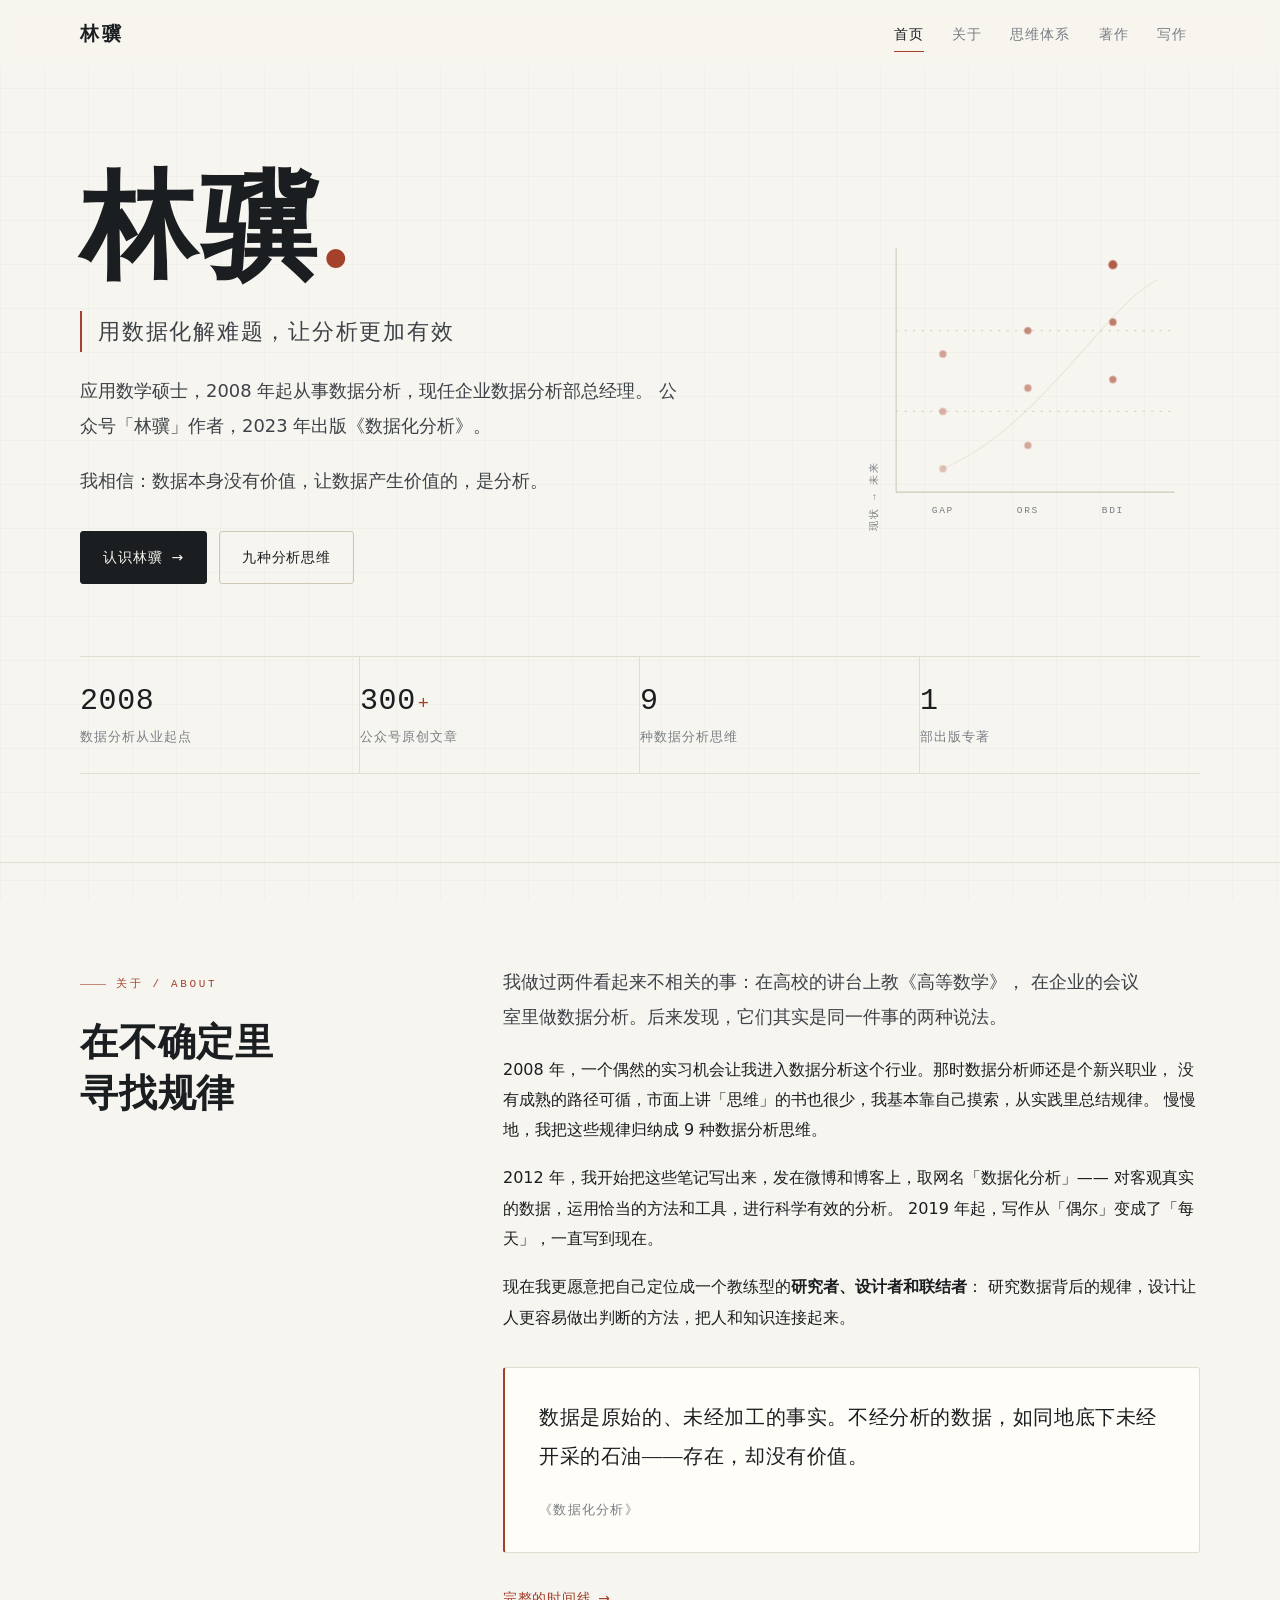
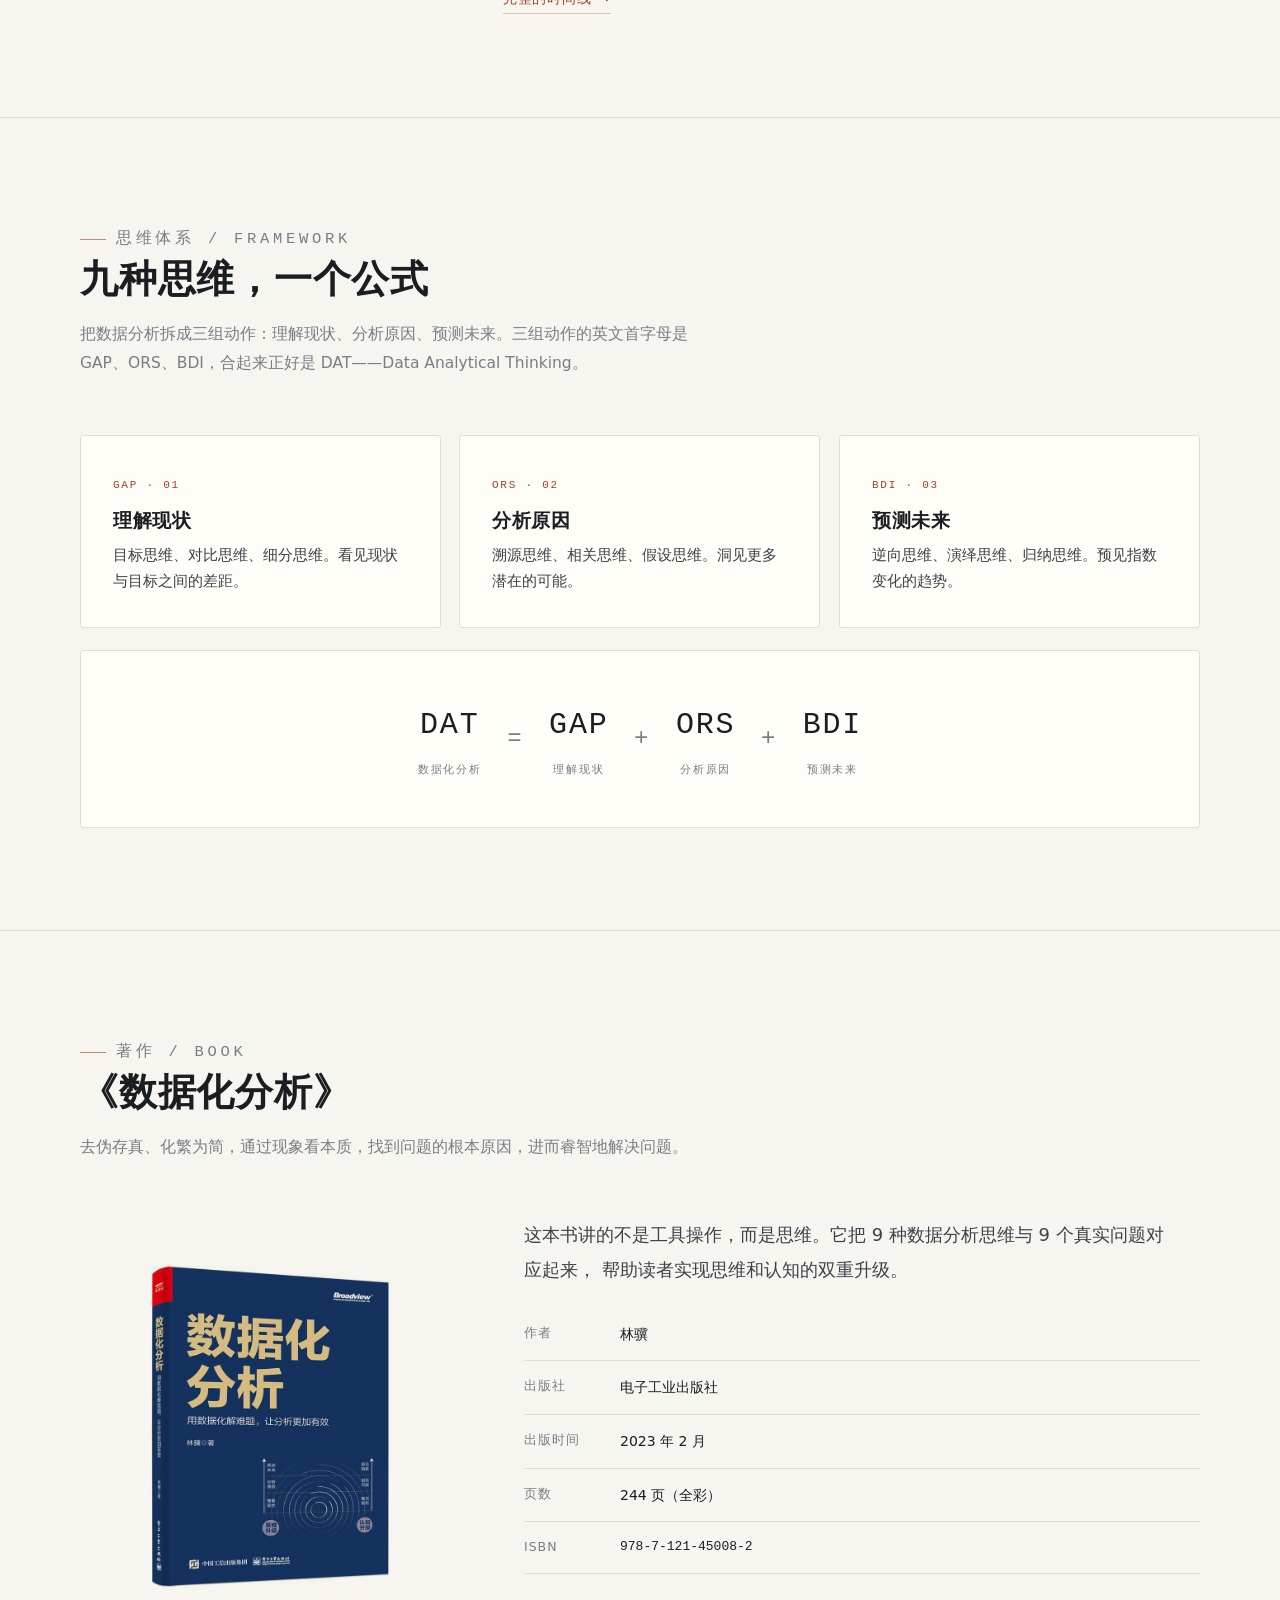
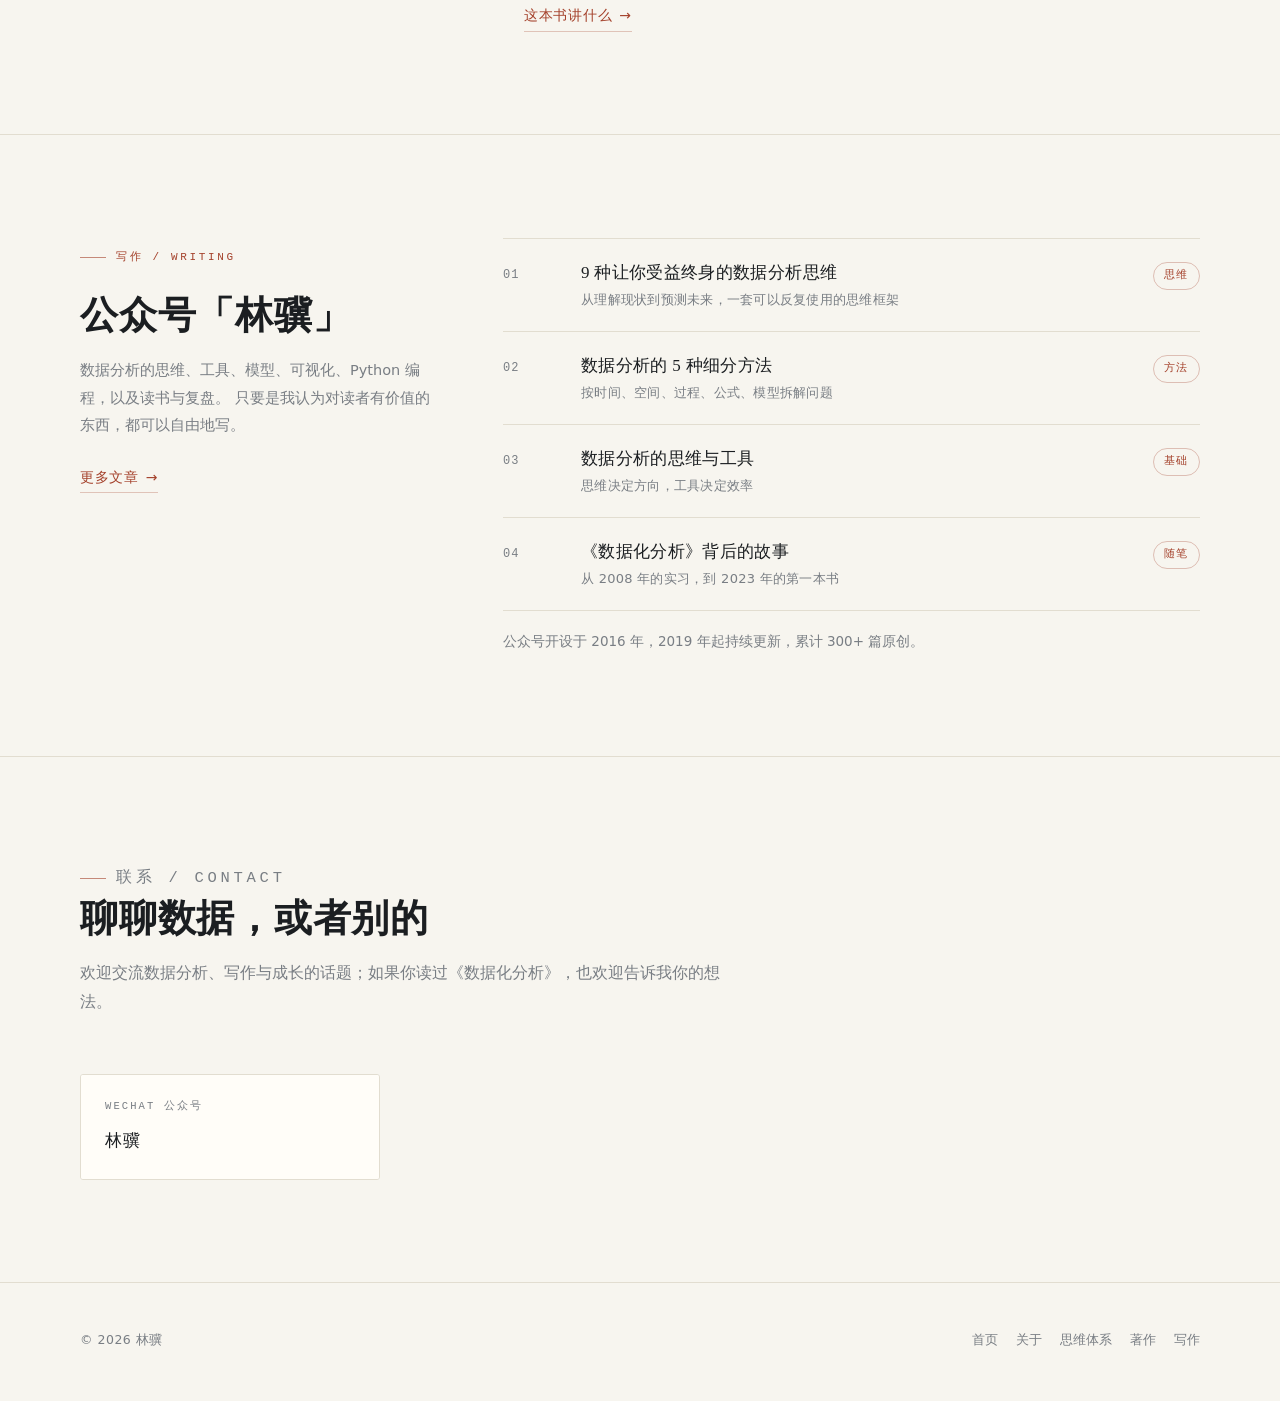
==== index.html @ dbd5b10c "删除「连续写作 1500 天、累计 200 万字」一句 首页公众号板块与写作页首段均去掉该句，仅保留开设时间与原创篇数。" ====
<!doctype html>
<html lang="zh-CN">
  <head>
    <meta charset="UTF-8" />
    <meta name="viewport" content="width=device-width, initial-scale=1" />
    <title>林骥</title>
    <meta
      name="description"
      content="林骥，应用数学硕士，2008 年起从事数据分析，企业数据分析部总经理。公众号「林骥」作者，《数据化分析》一书作者。用数据化解难题，让分析更加有效。"
    />
    <meta name="author" content="林骥" />
    <link rel="canonical" href="https://linji.tech/" />
    <link rel="icon" href="assets/img/favicon.svg" type="image/svg+xml" />
    <meta property="og:type" content="website" />
    <meta property="og:site_name" content="林骥" />
    <meta property="og:title" content="林骥" />
    <meta property="og:description" content="用数据化解难题，让分析更加有效。" />
    <meta property="og:url" content="https://linji.tech/" />
    <meta name="theme-color" content="#f7f5ef" />
    <link rel="stylesheet" href="assets/css/style.css" />
  </head>
  <body>
    <a class="skip-link" href="#main">跳到正文</a>

    <header class="site-header">
      <div class="wrap header-inner">
        <a class="brand" href="index.html">
          <span class="brand-name">林骥</span>
        </a>
        <button
          class="nav-toggle"
          aria-expanded="false"
          aria-controls="site-nav"
          aria-label="打开导航"
        >
          <span></span><span></span>
        </button>
        <nav class="nav" id="site-nav">
          <a href="index.html" aria-current="page">首页</a>
          <a href="about.html">关于</a>
          <a href="thinking.html">思维体系</a>
          <a href="book.html">著作</a>
          <a href="writing.html">写作</a>
        </nav>
      </div>
    </header>

    <main id="main">
      <!-- 首屏 -->
      <section class="hero">
        <div class="wrap">
          <div class="hero-grid">
            <div class="reveal">
              <h1>林骥<span class="dot">.</span></h1>
              <p class="hero-sub">用数据化解难题，让分析更加有效</p>
              <p class="lead">
                应用数学硕士，2008 年起从事数据分析，现任企业数据分析部总经理。
                公众号「林骥」作者，2023 年出版《数据化分析》。
              </p>
              <p class="lead">我相信：数据本身没有价值，让数据产生价值的，是分析。</p>
              <div class="btn-row">
                <a class="btn" href="about.html"
                  >认识林骥 <span class="arrow" aria-hidden="true">→</span></a
                >
                <a class="btn btn-ghost" href="thinking.html">九种分析思维</a>
              </div>
            </div>

            <div class="hero-mark reveal" data-delay="150" aria-hidden="true">
              <svg viewBox="0 0 320 300" role="presentation">
                <line class="mark-line" x1="34" y1="258" x2="296" y2="258" />
                <line class="mark-line" x1="34" y1="258" x2="34" y2="28" />
                <line
                  class="mark-line"
                  x1="34"
                  y1="182"
                  x2="296"
                  y2="182"
                  stroke-dasharray="2 6"
                  opacity="0.7"
                />
                <line
                  class="mark-line"
                  x1="34"
                  y1="106"
                  x2="296"
                  y2="106"
                  stroke-dasharray="2 6"
                  opacity="0.7"
                />
                <path
                  class="mark-line"
                  d="M78 236 C 130 214, 172 168, 216 118 S 264 68, 280 58"
                  stroke="#a4412b"
                  stroke-opacity="0.35"
                  stroke-width="1.2"
                />
                <g class="mark-dot">
                  <circle cx="78" cy="236" r="3.4" opacity="0.35" />
                  <circle cx="78" cy="182" r="3.4" opacity="0.45" />
                  <circle cx="78" cy="128" r="3.4" opacity="0.55" />
                  <circle cx="158" cy="214" r="3.4" opacity="0.5" />
                  <circle cx="158" cy="160" r="3.4" opacity="0.6" />
                  <circle cx="158" cy="106" r="3.4" opacity="0.7" />
                  <circle cx="238" cy="152" r="3.4" opacity="0.7" />
                  <circle cx="238" cy="98" r="3.4" opacity="0.8" />
                  <circle cx="238" cy="44" r="4.2" />
                </g>
                <text class="mark-label" x="78" y="278" text-anchor="middle">GAP</text>
                <text class="mark-label" x="158" y="278" text-anchor="middle">ORS</text>
                <text class="mark-label" x="238" y="278" text-anchor="middle">BDI</text>
                <text
                  class="mark-label"
                  x="16"
                  y="262"
                  text-anchor="middle"
                  transform="rotate(-90 16 262)"
                >
                  现状 → 未来
                </text>
              </svg>
            </div>
          </div>

          <div class="stats reveal" data-delay="200">
            <div class="stat">
              <span class="stat-num">2008</span>
              <span class="stat-label">数据分析从业起点</span>
            </div>
            <div class="stat">
              <span class="stat-num">300<span class="unit">+</span></span>
              <span class="stat-label">公众号原创文章</span>
            </div>
            <div class="stat">
              <span class="stat-num">9</span>
              <span class="stat-label">种数据分析思维</span>
            </div>
            <div class="stat">
              <span class="stat-num">1</span>
              <span class="stat-label">部出版专著</span>
            </div>
          </div>
        </div>
      </section>

      <!-- 关于摘录 -->
      <section class="section">
        <div class="wrap split">
          <div class="sticky-col reveal">
            <p class="eyebrow">关于 / About</p>
            <h2>在不确定里<br />寻找规律</h2>
          </div>

          <div class="reveal" data-delay="80">
            <p class="lead">
              我做过两件看起来不相关的事：在高校的讲台上教《高等数学》，
              在企业的会议室里做数据分析。后来发现，它们其实是同一件事的两种说法。
            </p>
            <p>
              2008 年，一个偶然的实习机会让我进入数据分析这个行业。那时数据分析师还是个新兴职业，
              没有成熟的路径可循，市面上讲「思维」的书也很少，我基本靠自己摸索，从实践里总结规律。
              慢慢地，我把这些规律归纳成 9 种数据分析思维。
            </p>
            <p>
              2012 年，我开始把这些笔记写出来，发在微博和博客上，取网名「数据化分析」——
              对客观真实的数据，运用恰当的方法和工具，进行科学有效的分析。 2019
              年起，写作从「偶尔」变成了「每天」，一直写到现在。
            </p>
            <p>
              现在我更愿意把自己定位成一个教练型的<strong>研究者、设计者和联结者</strong>：
              研究数据背后的规律，设计让人更容易做出判断的方法，把人和知识连接起来。
            </p>

            <blockquote class="quote" style="margin-top: 34px">
              <p>
                数据是原始的、未经加工的事实。不经分析的数据，如同地底下未经开采的石油——存在，却没有价值。
              </p>
              <cite>《数据化分析》</cite>
            </blockquote>

            <p style="margin-top: 30px">
              <a class="text-link" href="about.html"
                >完整的时间线 <span aria-hidden="true">→</span></a
              >
            </p>
          </div>
        </div>
      </section>

      <!-- 思维体系预览 -->
      <section class="section">
        <div class="wrap">
          <div class="section-head reveal">
            <p class="eyebrow">思维体系 / Framework</p>
            <h2>九种思维，一个公式</h2>
            <p>
              把数据分析拆成三组动作：理解现状、分析原因、预测未来。三组动作的英文首字母是
              GAP、ORS、BDI，合起来正好是 DAT——Data Analytical Thinking。
            </p>
          </div>

          <div class="grid-3">
            <a class="card reveal" href="thinking.html#gap" data-delay="0">
              <span class="num-tag">GAP · 01</span>
              <h3 class="card-title">理解现状</h3>
              <p>目标思维、对比思维、细分思维。看见现状与目标之间的差距。</p>
            </a>
            <a class="card reveal" href="thinking.html#ors" data-delay="80">
              <span class="num-tag">ORS · 02</span>
              <h3 class="card-title">分析原因</h3>
              <p>溯源思维、相关思维、假设思维。洞见更多潜在的可能。</p>
            </a>
            <a class="card reveal" href="thinking.html#bdi" data-delay="160">
              <span class="num-tag">BDI · 03</span>
              <h3 class="card-title">预测未来</h3>
              <p>逆向思维、演绎思维、归纳思维。预见指数变化的趋势。</p>
            </a>
          </div>

          <div class="formula reveal" style="margin-top: 22px" data-delay="120">
            <span class="g-term">DAT<em>数据化分析</em></span>
            <span class="op">=</span>
            <span class="g-term">GAP<em>理解现状</em></span>
            <span class="op">+</span>
            <span class="g-term">ORS<em>分析原因</em></span>
            <span class="op">+</span>
            <span class="g-term">BDI<em>预测未来</em></span>
          </div>
        </div>
      </section>

      <!-- 著作 -->
      <section class="section">
        <div class="wrap">
          <div class="section-head reveal">
            <p class="eyebrow">著作 / Book</p>
            <h2>《数据化分析》</h2>
            <p>去伪存真、化繁为简，通过现象看本质，找到问题的根本原因，进而睿智地解决问题。</p>
          </div>

          <div class="book-wrap">
            <figure class="book-figure">
              <img
                src="assets/img/book-cover.jpg"
                width="800"
                height="800"
                alt="《数据化分析：用数据化解难题，让分析更加有效》封面"
                loading="lazy"
              />
            </figure>

            <div class="reveal" data-delay="100">
              <p class="lead" style="margin-bottom: 20px">
                这本书讲的不是工具操作，而是思维。它把 9 种数据分析思维与 9 个真实问题对应起来，
                帮助读者实现思维和认知的双重升级。
              </p>
              <table class="spec">
                <tr>
                  <th>作者</th>
                  <td>林骥</td>
                </tr>
                <tr>
                  <th>出版社</th>
                  <td>电子工业出版社</td>
                </tr>
                <tr>
                  <th>出版时间</th>
                  <td>2023 年 2 月</td>
                </tr>
                <tr>
                  <th>页数</th>
                  <td>244 页（全彩）</td>
                </tr>
                <tr>
                  <th>ISBN</th>
                  <td class="mono" style="font-size: 13px">978-7-121-45008-2</td>
                </tr>
              </table>
              <p style="margin-top: 26px">
                <a class="text-link" href="book.html"
                  >这本书讲什么 <span aria-hidden="true">→</span></a
                >
              </p>
            </div>
          </div>
        </div>
      </section>

      <!-- 写作 -->
      <section class="section">
        <div class="wrap split">
          <div class="sticky-col reveal">
            <p class="eyebrow">写作 / Writing</p>
            <h2>公众号「林骥」</h2>
            <p style="margin-top: 16px; color: var(--muted); font-size: 14.5px">
              数据分析的思维、工具、模型、可视化、Python 编程，以及读书与复盘。
              只要是我认为对读者有价值的东西，都可以自由地写。
            </p>
            <p style="margin-top: 22px">
              <a class="text-link" href="writing.html"
                >更多文章 <span aria-hidden="true">→</span></a
              >
            </p>
          </div>

          <div class="reveal" data-delay="80">
            <ul class="posts">
              <li>
                <span class="idx">01</span>
                <span class="ttl"
                  >9 种让你受益终身的数据分析思维<span
                    >从理解现状到预测未来，一套可以反复使用的思维框架</span
                  ></span
                >
                <span class="tag">思维</span>
              </li>
              <li>
                <span class="idx">02</span>
                <span class="ttl"
                  >数据分析的 5 种细分方法<span>按时间、空间、过程、公式、模型拆解问题</span></span
                >
                <span class="tag">方法</span>
              </li>
              <li>
                <span class="idx">03</span>
                <span class="ttl">数据分析的思维与工具<span>思维决定方向，工具决定效率</span></span>
                <span class="tag">基础</span>
              </li>
              <li>
                <span class="idx">04</span>
                <span class="ttl"
                  >《数据化分析》背后的故事<span>从 2008 年的实习，到 2023 年的第一本书</span></span
                >
                <span class="tag">随笔</span>
              </li>
            </ul>
            <p class="small muted" style="margin-top: 18px">
              公众号开设于 2016 年，2019 年起持续更新，累计 300+ 篇原创。
            </p>
          </div>
        </div>
      </section>

      <!-- 联系 -->
      <section class="section">
        <div class="wrap">
          <div class="section-head reveal">
            <p class="eyebrow">联系 / Contact</p>
            <h2>聊聊数据，或者别的</h2>
            <p>
              欢迎交流数据分析、写作与成长的话题；如果你读过《数据化分析》，也欢迎告诉我你的想法。
            </p>
          </div>

          <dl class="contact-grid contact-grid-single reveal" style="margin: 0">
            <div class="contact-cell">
              <dt>WeChat 公众号</dt>
              <dd>林骥</dd>
            </div>
          </dl>
        </div>
      </section>
    </main>

    <footer class="site-footer">
      <div class="wrap footer-inner">
        <div class="footer-note">© <span id="year">2026</span> 林骥</div>
        <nav class="footer-nav">
          <a href="index.html">首页</a>
          <a href="about.html">关于</a>
          <a href="thinking.html">思维体系</a>
          <a href="book.html">著作</a>
          <a href="writing.html">写作</a>
        </nav>
      </div>
    </footer>

    <script src="assets/js/main.js"></script>
  </body>
</html>
---- assets/css/style.css ----
/* ============================================================
   林骥 · linji.tech
   浅色 · 理性克制 —— 纸张、墨色、赭红
   ============================================================ */

:root {
  --paper: #f7f5ef;
  --paper-2: #fffdf8;
  --ink: #1b1e21;
  --ink-2: #3d4248;
  --muted: #797e84;
  --line: #e2ddd0;
  --line-strong: #cfc8b8;
  --accent: #a4412b;
  --accent-ink: #8a3423;
  --accent-soft: rgba(164, 65, 43, 0.08);
  --teal: #2d5d57;
  --gold: #b0894a;

  --serif:
    "Songti SC", "Noto Serif SC", "Source Han Serif SC", "Source Han Serif CN", "STSong", "SimSun",
    Georgia, "Times New Roman", serif;
  --sans:
    -apple-system, BlinkMacSystemFont, "PingFang SC", "Hiragino Sans GB", "Microsoft YaHei",
    "Segoe UI", Roboto, system-ui, sans-serif;
  --mono: "SF Mono", "JetBrains Mono", ui-monospace, Menlo, Consolas, monospace;

  --wrap: 1120px;
  --radius: 3px;
}

*,
*::before,
*::after {
  box-sizing: border-box;
}

html {
  -webkit-text-size-adjust: 100%;
  scroll-behavior: smooth;
}

body {
  margin: 0;
  background: var(--paper);
  color: var(--ink);
  font-family: var(--sans);
  font-size: 16px;
  line-height: 1.9;
  -webkit-font-smoothing: antialiased;
  -moz-osx-font-smoothing: grayscale;
  position: relative;
}

/* 极淡的坐标纸纹理 */
body::before {
  content: "";
  position: fixed;
  inset: 0;
  z-index: 0;
  pointer-events: none;
  background-image:
    linear-gradient(to right, rgba(27, 30, 33, 0.045) 1px, transparent 1px),
    linear-gradient(to bottom, rgba(27, 30, 33, 0.045) 1px, transparent 1px);
  background-size: 44px 44px;
  opacity: 0.55;
}

main,
.site-header,
.site-footer {
  position: relative;
  z-index: 1;
}

::selection {
  background: rgba(164, 65, 43, 0.16);
}

a {
  color: inherit;
  text-decoration: none;
}

img,
svg {
  max-width: 100%;
}

:focus-visible {
  outline: 2px solid var(--accent);
  outline-offset: 3px;
}

.wrap {
  width: min(var(--wrap), calc(100% - 48px));
  margin-inline: auto;
}

.skip-link {
  position: absolute;
  left: -9999px;
  top: 0;
  background: var(--ink);
  color: var(--paper);
  padding: 10px 16px;
  z-index: 99;
}

.skip-link:focus {
  left: 16px;
  top: 16px;
}

/* ------------------------------ 页头 ------------------------------ */

.site-header {
  position: sticky;
  top: 0;
  z-index: 20;
  background: rgba(247, 245, 239, 0.86);
  -webkit-backdrop-filter: saturate(180%) blur(14px);
  backdrop-filter: saturate(180%) blur(14px);
  border-bottom: 1px solid transparent;
  transition:
    border-color 0.3s ease,
    box-shadow 0.3s ease,
    background 0.3s ease;
}

.site-header.is-scrolled {
  border-bottom-color: var(--line);
  box-shadow: 0 8px 24px -18px rgba(27, 30, 33, 0.5);
  background: rgba(247, 245, 239, 0.94);
}

.header-inner {
  display: flex;
  align-items: center;
  justify-content: space-between;
  gap: 24px;
  min-height: 68px;
}

.brand {
  display: inline-flex;
  align-items: baseline;
  gap: 10px;
  flex-shrink: 0;
}

.brand-name {
  font-family: var(--serif);
  font-size: 19px;
  font-weight: 600;
  letter-spacing: 0.14em;
}

.nav {
  display: flex;
  align-items: center;
  gap: 2px;
}

.nav a {
  position: relative;
  font-size: 14px;
  letter-spacing: 0.08em;
  color: var(--muted);
  padding: 8px 13px;
  transition: color 0.2s ease;
}

.nav a::after {
  content: "";
  position: absolute;
  left: 13px;
  right: 13px;
  bottom: 3px;
  height: 1px;
  background: var(--accent);
  transform: scaleX(0);
  transform-origin: left;
  transition: transform 0.28s cubic-bezier(0.2, 0.7, 0.3, 1);
}

.nav a:hover {
  color: var(--ink);
}

.nav a:hover::after,
.nav a[aria-current="page"]::after {
  transform: scaleX(1);
}

.nav a[aria-current="page"] {
  color: var(--ink);
}

.nav-toggle {
  display: none;
  width: 40px;
  height: 40px;
  padding: 0;
  border: 1px solid var(--line);
  border-radius: var(--radius);
  background: transparent;
  cursor: pointer;
  align-items: center;
  justify-content: center;
  flex-direction: column;
  gap: 5px;
}

.nav-toggle span {
  display: block;
  width: 16px;
  height: 1px;
  background: var(--ink);
  transition:
    transform 0.25s ease,
    opacity 0.25s ease;
}

.nav-toggle[aria-expanded="true"] span:first-child {
  transform: translateY(3px) rotate(45deg);
}

.nav-toggle[aria-expanded="true"] span:last-child {
  transform: translateY(-3px) rotate(-45deg);
}

@media (max-width: 860px) {
  .nav-toggle {
    display: flex;
  }

  .nav {
    position: absolute;
    top: 100%;
    left: 0;
    right: 0;
    flex-direction: column;
    align-items: stretch;
    gap: 0;
    padding: 8px 24px 20px;
    background: rgba(247, 245, 239, 0.98);
    -webkit-backdrop-filter: blur(14px);
    backdrop-filter: blur(14px);
    border-bottom: 1px solid var(--line);
    display: none;
  }

  .nav.is-open {
    display: flex;
  }

  .nav a {
    padding: 12px 0;
    border-bottom: 1px solid var(--line);
    font-size: 15px;
  }

  .nav a::after {
    left: 0;
    right: auto;
    width: 22px;
    bottom: 8px;
  }
}

/* ------------------------------ 排版基元 ------------------------------ */

.eyebrow {
  display: inline-flex;
  align-items: center;
  gap: 10px;
  font-family: var(--mono);
  font-size: 11px;
  letter-spacing: 0.24em;
  text-transform: uppercase;
  color: var(--accent);
  margin: 0 0 22px;
}

.eyebrow::before {
  content: "";
  width: 26px;
  height: 1px;
  background: var(--accent);
  opacity: 0.6;
}

h1,
h2,
h3,
h4 {
  font-family: var(--serif);
  font-weight: 600;
  line-height: 1.35;
  letter-spacing: 0.02em;
  margin: 0;
  text-wrap: balance;
}

h2 {
  font-size: clamp(26px, 3.6vw, 38px);
}

h3 {
  font-size: clamp(18px, 2vw, 21px);
}

p {
  margin: 0 0 1.1em;
}

p:last-child {
  margin-bottom: 0;
}

.lead {
  font-size: clamp(16px, 1.4vw, 18px);
  line-height: 1.95;
  color: var(--ink-2);
  max-width: 36em;
}

.muted {
  color: var(--muted);
}

.small {
  font-size: 13.5px;
  line-height: 1.85;
}

.mono {
  font-family: var(--mono);
}

.accent {
  color: var(--accent);
}

.rule {
  height: 1px;
  background: var(--line);
  border: 0;
  margin: 0;
}

/* ------------------------------ 按钮 ------------------------------ */

.btn {
  display: inline-flex;
  align-items: center;
  gap: 9px;
  padding: 12px 22px;
  font-size: 14px;
  letter-spacing: 0.06em;
  border-radius: var(--radius);
  border: 1px solid var(--ink);
  background: var(--ink);
  color: var(--paper);
  transition:
    transform 0.2s ease,
    background 0.2s ease,
    color 0.2s ease,
    border-color 0.2s ease;
}

.btn:hover {
  background: var(--accent);
  border-color: var(--accent);
  transform: translateY(-1px);
}

.btn .arrow {
  transition: transform 0.25s ease;
}

.btn:hover .arrow {
  transform: translateX(3px);
}

.btn-ghost {
  background: transparent;
  color: var(--ink);
  border-color: var(--line-strong);
}

.btn-ghost:hover {
  background: transparent;
  color: var(--accent);
  border-color: var(--accent);
}

.btn-row {
  display: flex;
  flex-wrap: wrap;
  gap: 12px;
  margin-top: 32px;
}

.text-link {
  display: inline-flex;
  align-items: center;
  gap: 7px;
  font-size: 14px;
  letter-spacing: 0.05em;
  color: var(--accent);
  border-bottom: 1px solid rgba(164, 65, 43, 0.28);
  padding-bottom: 2px;
  transition:
    border-color 0.2s ease,
    gap 0.2s ease;
}

.text-link:hover {
  border-bottom-color: var(--accent);
  gap: 11px;
}

/* ------------------------------ 首屏 ------------------------------ */

.hero {
  padding: clamp(56px, 8vw, 108px) 0 clamp(48px, 7vw, 88px);
}

.hero-grid {
  display: grid;
  grid-template-columns: minmax(0, 1.15fr) minmax(0, 0.85fr);
  gap: clamp(32px, 5vw, 64px);
  align-items: center;
}

.hero h1 {
  font-size: clamp(58px, 11vw, 116px);
  line-height: 0.98;
  letter-spacing: 0.04em;
  margin: 0 0 26px;
}

.hero h1 .dot {
  color: var(--accent);
}

.hero-sub {
  font-family: var(--serif);
  font-size: clamp(17px, 1.9vw, 22px);
  letter-spacing: 0.08em;
  color: var(--ink-2);
  margin: 0 0 22px;
  padding-left: 16px;
  border-left: 2px solid var(--accent);
}

.hero-mark {
  display: flex;
  justify-content: flex-end;
}

.hero-mark svg {
  width: 100%;
  max-width: 340px;
  height: auto;
  overflow: visible;
}

.mark-dot {
  fill: var(--accent);
  opacity: 0.85;
}

.mark-line {
  stroke: var(--line-strong);
  stroke-width: 1;
  fill: none;
}

.mark-label {
  font-family: var(--mono);
  font-size: 9px;
  letter-spacing: 0.18em;
  fill: var(--muted);
}

/* 数据条 */
.stats {
  display: grid;
  grid-template-columns: repeat(4, minmax(0, 1fr));
  gap: 0;
  margin-top: clamp(40px, 6vw, 72px);
  border-top: 1px solid var(--line);
  border-bottom: 1px solid var(--line);
}

/* 三格版：按实际条目数等分，避免末尾留出空格 */
.stats.stats-3 {
  grid-template-columns: repeat(3, minmax(0, 1fr));
}

.stat {
  padding: 26px 22px 24px 0;
  border-right: 1px solid var(--line);
}

.stat:last-child {
  border-right: 0;
}

.stat-num {
  font-family: var(--mono);
  font-size: clamp(22px, 2.8vw, 30px);
  letter-spacing: 0.02em;
  color: var(--ink);
  line-height: 1.2;
  display: block;
}

.stat-num .unit {
  font-size: 0.62em;
  color: var(--accent);
  margin-left: 2px;
}

.stat-label {
  display: block;
  margin-top: 6px;
  font-size: 12.5px;
  letter-spacing: 0.08em;
  color: var(--muted);
}

@media (max-width: 900px) {
  .hero-grid {
    grid-template-columns: 1fr;
  }

  .hero-mark {
    justify-content: flex-start;
    order: -1;
    opacity: 0.9;
  }

  .hero-mark svg {
    max-width: 220px;
  }

  .stats {
    grid-template-columns: repeat(2, minmax(0, 1fr));
  }

  .stat {
    border-bottom: 1px solid var(--line);
    padding-right: 16px;
  }

  .stat:nth-child(2n) {
    border-right: 0;
    padding-left: 18px;
  }

  .stat:nth-last-child(-n + 2) {
    border-bottom: 0;
  }

  /* 三格版在窄屏仍是两列，第三格独占末行 */
  .stats.stats-3 {
    grid-template-columns: repeat(2, minmax(0, 1fr));
  }

  .stats-3 .stat:nth-child(2) {
    border-bottom: 1px solid var(--line);
  }

  .stats-3 .stat:nth-child(3) {
    border-right: 0;
  }
}

/* ------------------------------ 区块 ------------------------------ */

.section {
  padding: clamp(60px, 8vw, 108px) 0;
  border-top: 1px solid var(--line);
}

.section-head {
  margin-bottom: clamp(32px, 4.5vw, 56px);
  max-width: 40em;
}

.section-head h2 {
  margin-bottom: 14px;
}

.section-head p {
  color: var(--muted);
  font-size: 15.5px;
  margin: 0;
}

.split {
  display: grid;
  grid-template-columns: minmax(0, 0.34fr) minmax(0, 0.66fr);
  gap: clamp(28px, 5vw, 64px);
  align-items: start;
}

@media (max-width: 860px) {
  .split {
    grid-template-columns: 1fr;
    gap: 24px;
  }
}

.sticky-col {
  position: sticky;
  top: 100px;
}

@media (max-width: 860px) {
  .sticky-col {
    position: static;
  }
}

/* 引文 */
.quote {
  margin: 0;
  padding: 30px 34px;
  background: var(--paper-2);
  border: 1px solid var(--line);
  border-left: 2px solid var(--accent);
  border-radius: var(--radius);
}

.quote p {
  font-family: var(--serif);
  font-size: clamp(17px, 1.75vw, 20px);
  line-height: 1.95;
  letter-spacing: 0.03em;
  color: var(--ink);
}

.quote cite {
  display: block;
  margin-top: 14px;
  font-family: var(--sans);
  font-style: normal;
  font-size: 12.5px;
  letter-spacing: 0.1em;
  color: var(--muted);
}

/* 卡片 */
.card {
  background: var(--paper-2);
  border: 1px solid var(--line);
  border-radius: var(--radius);
  padding: clamp(22px, 2.6vw, 32px);
  transition:
    border-color 0.25s ease,
    transform 0.25s ease,
    box-shadow 0.25s ease;
}

a.card:hover,
.card.is-hover:hover {
  border-color: var(--line-strong);
  transform: translateY(-3px);
  box-shadow: 0 18px 40px -32px rgba(27, 30, 33, 0.55);
}

.card-title {
  font-family: var(--serif);
  font-size: 19px;
  letter-spacing: 0.03em;
  margin: 0 0 8px;
}

.card p {
  font-size: 14.5px;
  line-height: 1.85;
  color: var(--ink-2);
  margin: 0;
}

.grid-3 {
  display: grid;
  grid-template-columns: repeat(3, minmax(0, 1fr));
  gap: 18px;
}

.grid-2 {
  display: grid;
  grid-template-columns: repeat(2, minmax(0, 1fr));
  gap: 18px;
}

@media (max-width: 900px) {
  .grid-3 {
    grid-template-columns: 1fr;
  }
}

@media (max-width: 700px) {
  .grid-2 {
    grid-template-columns: 1fr;
  }
}

/* 编号小标 */
.num-tag {
  display: inline-block;
  font-family: var(--mono);
  font-size: 11px;
  letter-spacing: 0.16em;
  color: var(--accent);
  margin-bottom: 12px;
}

/* 公式带 */
.formula {
  display: flex;
  flex-wrap: wrap;
  align-items: center;
  justify-content: center;
  gap: clamp(10px, 2vw, 26px);
  padding: clamp(28px, 4vw, 46px) 20px;
  background: var(--paper-2);
  border: 1px solid var(--line);
  border-radius: var(--radius);
  font-family: var(--mono);
  font-size: clamp(17px, 3vw, 30px);
  letter-spacing: 0.06em;
  text-align: center;
}

.formula .op {
  color: var(--muted);
  font-size: 0.8em;
}

.formula .g-term {
  color: var(--ink);
}

.formula .g-term em {
  display: block;
  font-family: var(--sans);
  font-style: normal;
  font-size: 11px;
  letter-spacing: 0.16em;
  color: var(--muted);
  margin-top: 6px;
}

/* ------------------------------ 时间线 ------------------------------ */

.tl {
  list-style: none;
  margin: 0;
  padding: 0;
}

.tl li {
  position: relative;
  display: grid;
  grid-template-columns: 88px minmax(0, 1fr);
  column-gap: 34px;
  padding-bottom: 40px;
}

.tl li:last-child {
  padding-bottom: 0;
}

.tl li::before {
  content: "";
  position: absolute;
  left: 101px;
  top: 12px;
  bottom: 2px;
  width: 1px;
  background: var(--line-strong);
}

.tl li:last-child::before {
  display: none;
}

.tl li::after {
  content: "";
  position: absolute;
  left: 97px;
  top: 8px;
  width: 9px;
  height: 9px;
  border-radius: 50%;
  background: var(--paper);
  border: 1.5px solid var(--accent);
}

.tl-year {
  font-family: var(--mono);
  font-size: 14px;
  letter-spacing: 0.06em;
  color: var(--accent);
  padding-top: 2px;
}

.tl-body h3 {
  font-size: 18px;
  margin-bottom: 6px;
}

.tl-body p {
  font-size: 14.5px;
  line-height: 1.85;
  color: var(--ink-2);
  margin: 0;
}

@media (max-width: 560px) {
  .tl li {
    grid-template-columns: 1fr;
    row-gap: 6px;
    padding-left: 22px;
  }

  .tl li::before {
    left: 4px;
  }

  .tl li::after {
    left: 0;
  }

  .tl-year {
    padding-top: 0;
  }
}

/* ------------------------------ 著作 ------------------------------ */

.book-wrap {
  display: grid;
  grid-template-columns: minmax(0, 0.36fr) minmax(0, 0.64fr);
  gap: clamp(30px, 5vw, 64px);
  align-items: center;
}

@media (max-width: 820px) {
  .book-wrap {
    grid-template-columns: 1fr;
  }
}

.book-figure {
  margin: 0;
  width: min(330px, 100%);
  justify-self: center;
  /* 供 multiply 混合的底色，等于页面纸色 */
  background: var(--paper);
}

.book-figure img {
  display: block;
  width: 100%;
  height: auto;
  /* 封面图自带纯白背景，用正片叠底融进纸色页面 */
  mix-blend-mode: multiply;
  transition: transform 0.4s cubic-bezier(0.2, 0.7, 0.3, 1);
}

.book-figure:hover img {
  transform: translateY(-5px);
}

/* 信息表 */
.spec {
  width: 100%;
  border-collapse: collapse;
  font-size: 14px;
}

.spec th,
.spec td {
  text-align: left;
  padding: 13px 0;
  border-bottom: 1px solid var(--line);
  vertical-align: top;
}

.spec th {
  width: 96px;
  font-weight: 400;
  color: var(--muted);
  letter-spacing: 0.08em;
  font-size: 12.5px;
  white-space: nowrap;
}

.spec td {
  color: var(--ink);
}

/* ------------------------------ 文章列表 ------------------------------ */

.posts {
  list-style: none;
  margin: 0;
  padding: 0;
  border-top: 1px solid var(--line);
}

.posts li {
  display: grid;
  grid-template-columns: 58px minmax(0, 1fr) auto;
  gap: 20px;
  align-items: baseline;
  padding: 20px 0;
  border-bottom: 1px solid var(--line);
  transition:
    padding-left 0.25s ease,
    background 0.25s ease;
}

.posts li:hover {
  padding-left: 8px;
  background: linear-gradient(90deg, var(--accent-soft), transparent 70%);
}

/* 整行可点：外层用 display:contents 让 a 的子孙直接参与 li 的网格，
   不改变行距与对齐，只在 hover 时改变标题颜色 */
.posts .post-row {
  display: contents;
  color: inherit;
}

.posts a.post-row {
  cursor: pointer;
}

.posts a.post-row .ttl {
  transition: color 0.25s ease;
}

.posts a.post-row:hover .ttl {
  color: var(--accent);
}

.posts a.post-row:focus-visible .ttl {
  outline: 2px solid var(--accent);
  outline-offset: 4px;
  border-radius: 2px;
}

.posts .idx {
  font-family: var(--mono);
  font-size: 12px;
  color: var(--muted);
  letter-spacing: 0.08em;
}

.posts .ttl {
  font-family: var(--serif);
  font-size: 17px;
  letter-spacing: 0.02em;
  line-height: 1.6;
}

.posts .ttl span {
  display: block;
  font-family: var(--sans);
  font-size: 13px;
  color: var(--muted);
  margin-top: 4px;
  letter-spacing: 0.02em;
}

.posts .tag {
  font-family: var(--mono);
  font-size: 10.5px;
  letter-spacing: 0.14em;
  color: var(--accent);
  border: 1px solid rgba(164, 65, 43, 0.3);
  border-radius: 999px;
  padding: 3px 10px;
  white-space: nowrap;
}

@media (max-width: 560px) {
  .posts li {
    grid-template-columns: 34px minmax(0, 1fr);
    row-gap: 6px;
  }

  .posts .tag {
    grid-column: 2;
    justify-self: start;
  }
}

/* ------------------------------ 思维体系 ------------------------------ */

.group {
  border: 1px solid var(--line);
  border-radius: var(--radius);
  background: var(--paper-2);
  padding: clamp(22px, 2.6vw, 30px);
  display: flex;
  flex-direction: column;
  transition:
    border-color 0.25s ease,
    box-shadow 0.25s ease,
    transform 0.25s ease;
}

.group:hover {
  transform: translateY(-3px);
  border-color: var(--line-strong);
  box-shadow: 0 18px 40px -32px rgba(27, 30, 33, 0.5);
}

.group-code {
  font-family: var(--mono);
  font-size: 26px;
  letter-spacing: 0.24em;
  color: var(--accent);
  line-height: 1;
  margin-bottom: 14px;
}

.group-cn {
  font-family: var(--serif);
  font-size: 18px;
  letter-spacing: 0.06em;
  margin: 0 0 6px;
}

.group-desc {
  font-size: 13.5px;
  color: var(--muted);
  margin: 0 0 20px;
  padding-bottom: 18px;
  border-bottom: 1px solid var(--line);
}

.group-list {
  list-style: none;
  margin: 0;
  padding: 0;
  display: grid;
  gap: 14px;
}

.group-list li {
  display: grid;
  grid-template-columns: 22px minmax(0, 1fr);
  gap: 10px;
}

.group-list .n {
  font-family: var(--mono);
  font-size: 11px;
  color: var(--muted);
  padding-top: 4px;
}

.group-list b {
  display: block;
  font-weight: 600;
  font-size: 14.5px;
  letter-spacing: 0.04em;
}

.group-list .en {
  font-family: var(--mono);
  font-size: 10px;
  letter-spacing: 0.08em;
  color: var(--muted);
  text-transform: uppercase;
}

.group-list p {
  font-size: 13px;
  line-height: 1.75;
  color: var(--ink-2);
  margin: 3px 0 0;
}

/* 价值阶梯 */
.ladder {
  display: grid;
  grid-template-columns: repeat(4, minmax(0, 1fr));
  align-items: end;
  gap: 12px;
  margin-top: 8px;
}

.ladder-step {
  text-align: center;
}

.ladder-bar {
  background: linear-gradient(180deg, rgba(164, 65, 43, 0.16), rgba(164, 65, 43, 0.06));
  border: 1px solid rgba(164, 65, 43, 0.22);
  border-bottom: 0;
  border-radius: 2px 2px 0 0;
  margin-bottom: 0;
  display: flex;
  align-items: flex-start;
  justify-content: center;
  padding-top: 12px;
  font-family: var(--serif);
  font-size: 17px;
  letter-spacing: 0.1em;
  color: var(--ink);
}

.ladder-step:nth-child(1) .ladder-bar {
  height: 84px;
  opacity: 0.55;
}

.ladder-step:nth-child(2) .ladder-bar {
  height: 118px;
  opacity: 0.7;
}

.ladder-step:nth-child(3) .ladder-bar {
  height: 152px;
  opacity: 0.85;
}

.ladder-step:nth-child(4) .ladder-bar {
  height: 186px;
}

.ladder-step small {
  display: block;
  padding-top: 10px;
  border-top: 1px solid var(--line-strong);
  font-size: 11.5px;
  color: var(--muted);
  letter-spacing: 0.06em;
}

@media (max-width: 700px) {
  .ladder {
    grid-template-columns: repeat(2, minmax(0, 1fr));
    row-gap: 26px;
  }
}

/* ------------------------------ 联系 ------------------------------ */

.contact-grid {
  display: grid;
  grid-template-columns: repeat(auto-fit, minmax(220px, 1fr));
  gap: 1px;
  background: var(--line);
  border: 1px solid var(--line);
  border-radius: var(--radius);
  overflow: hidden;
}

/* 只剩一格时收窄，避免拉成一条空荡荡的横带 */
.contact-grid-single {
  width: min(300px, 100%);
  grid-template-columns: minmax(0, 1fr);
}

.contact-cell {
  background: var(--paper-2);
  padding: 22px 24px;
}

.contact-cell dt {
  font-family: var(--mono);
  font-size: 10.5px;
  letter-spacing: 0.2em;
  text-transform: uppercase;
  color: var(--muted);
  margin-bottom: 8px;
}

.contact-cell dd {
  margin: 0;
  font-family: var(--serif);
  font-size: 17px;
  letter-spacing: 0.04em;
}

/* ------------------------------ 页脚 ------------------------------ */

.site-footer {
  border-top: 1px solid var(--line);
  padding: 44px 0 48px;
  margin-top: 0;
}

.footer-inner {
  display: flex;
  flex-wrap: wrap;
  justify-content: space-between;
  gap: 20px;
  align-items: baseline;
}

.footer-note {
  font-size: 12.5px;
  color: var(--muted);
  letter-spacing: 0.04em;
  line-height: 2;
}

.footer-nav {
  display: flex;
  flex-wrap: wrap;
  gap: 18px;
  font-size: 13px;
  color: var(--muted);
}

.footer-nav a:hover {
  color: var(--accent);
}

/* ------------------------------ 动效 ------------------------------ */

.reveal {
  opacity: 0;
  transform: translateY(16px);
  transition:
    opacity 0.8s cubic-bezier(0.2, 0.7, 0.3, 1),
    transform 0.8s cubic-bezier(0.2, 0.7, 0.3, 1);
  will-change: opacity, transform;
}

.reveal.is-in {
  opacity: 1;
  transform: none;
}

@media (prefers-reduced-motion: reduce) {
  html {
    scroll-behavior: auto;
  }

  .reveal {
    opacity: 1;
    transform: none;
    transition: none;
  }

  .book {
    transform: none;
  }

  * {
    animation-duration: 0.001ms !important;
    transition-duration: 0.001ms !important;
  }
}

/* ------------------------------ 补充：思维条目 ------------------------------ */

section[id] {
  scroll-margin-top: 88px;
}

.stack {
  display: grid;
  gap: 18px;
}

.think-head {
  display: flex;
  align-items: baseline;
  gap: 12px;
  flex-wrap: wrap;
  margin-bottom: 10px;
}

.think-head .num-tag {
  margin-bottom: 0;
}

.think-head .card-title {
  margin: 0;
}

.think-en {
  margin-left: auto;
  font-family: var(--mono);
  font-size: 10px;
  letter-spacing: 0.14em;
  text-transform: uppercase;
  color: var(--muted);
}

/* ------------------------------ 补充：书目列表 ------------------------------ */

.toc {
  list-style: none;
  margin: 0;
  padding: 0;
  counter-reset: part;
}

.toc li {
  counter-increment: part;
  display: grid;
  grid-template-columns: 30px minmax(0, 1fr);
  gap: 16px;
  padding: 18px 0;
  border-bottom: 1px solid var(--line);
}

.toc li::before {
  content: counter(part, decimal-leading-zero);
  font-family: var(--mono);
  font-size: 11px;
  color: var(--muted);
  padding-top: 5px;
}

.toc b {
  display: block;
  font-family: var(--serif);
  font-size: 16.5px;
  letter-spacing: 0.04em;
  font-weight: 600;
}

.toc span {
  display: block;
  font-size: 13.5px;
  color: var(--muted);
  margin-top: 3px;
}

/* ------------------------------ 补充：页面小标题 ------------------------------ */

.page-head {
  padding: clamp(48px, 7vw, 88px) 0 clamp(32px, 4vw, 48px);
}

.page-head h1 {
  font-size: clamp(36px, 5.6vw, 62px);
  line-height: 1.16;
  margin-bottom: 22px;
}

.note {
  font-size: 13px;
  color: var(--muted);
  line-height: 1.85;
  border-left: 1px solid var(--line-strong);
  padding-left: 16px;
  margin: 0;
}

/* ------------------------------ 补充：主题格（固定 4 列，避免末行留空） ------------------------------ */

.topics {
  display: grid;
  grid-template-columns: repeat(4, minmax(0, 1fr));
  gap: 1px;
  background: var(--line);
  border: 1px solid var(--line);
  border-radius: var(--radius);
  overflow: hidden;
  margin: 0;
}

.topics .contact-cell {
  padding: 20px 22px;
}

@media (max-width: 820px) {
  .topics {
    grid-template-columns: repeat(2, minmax(0, 1fr));
  }
}
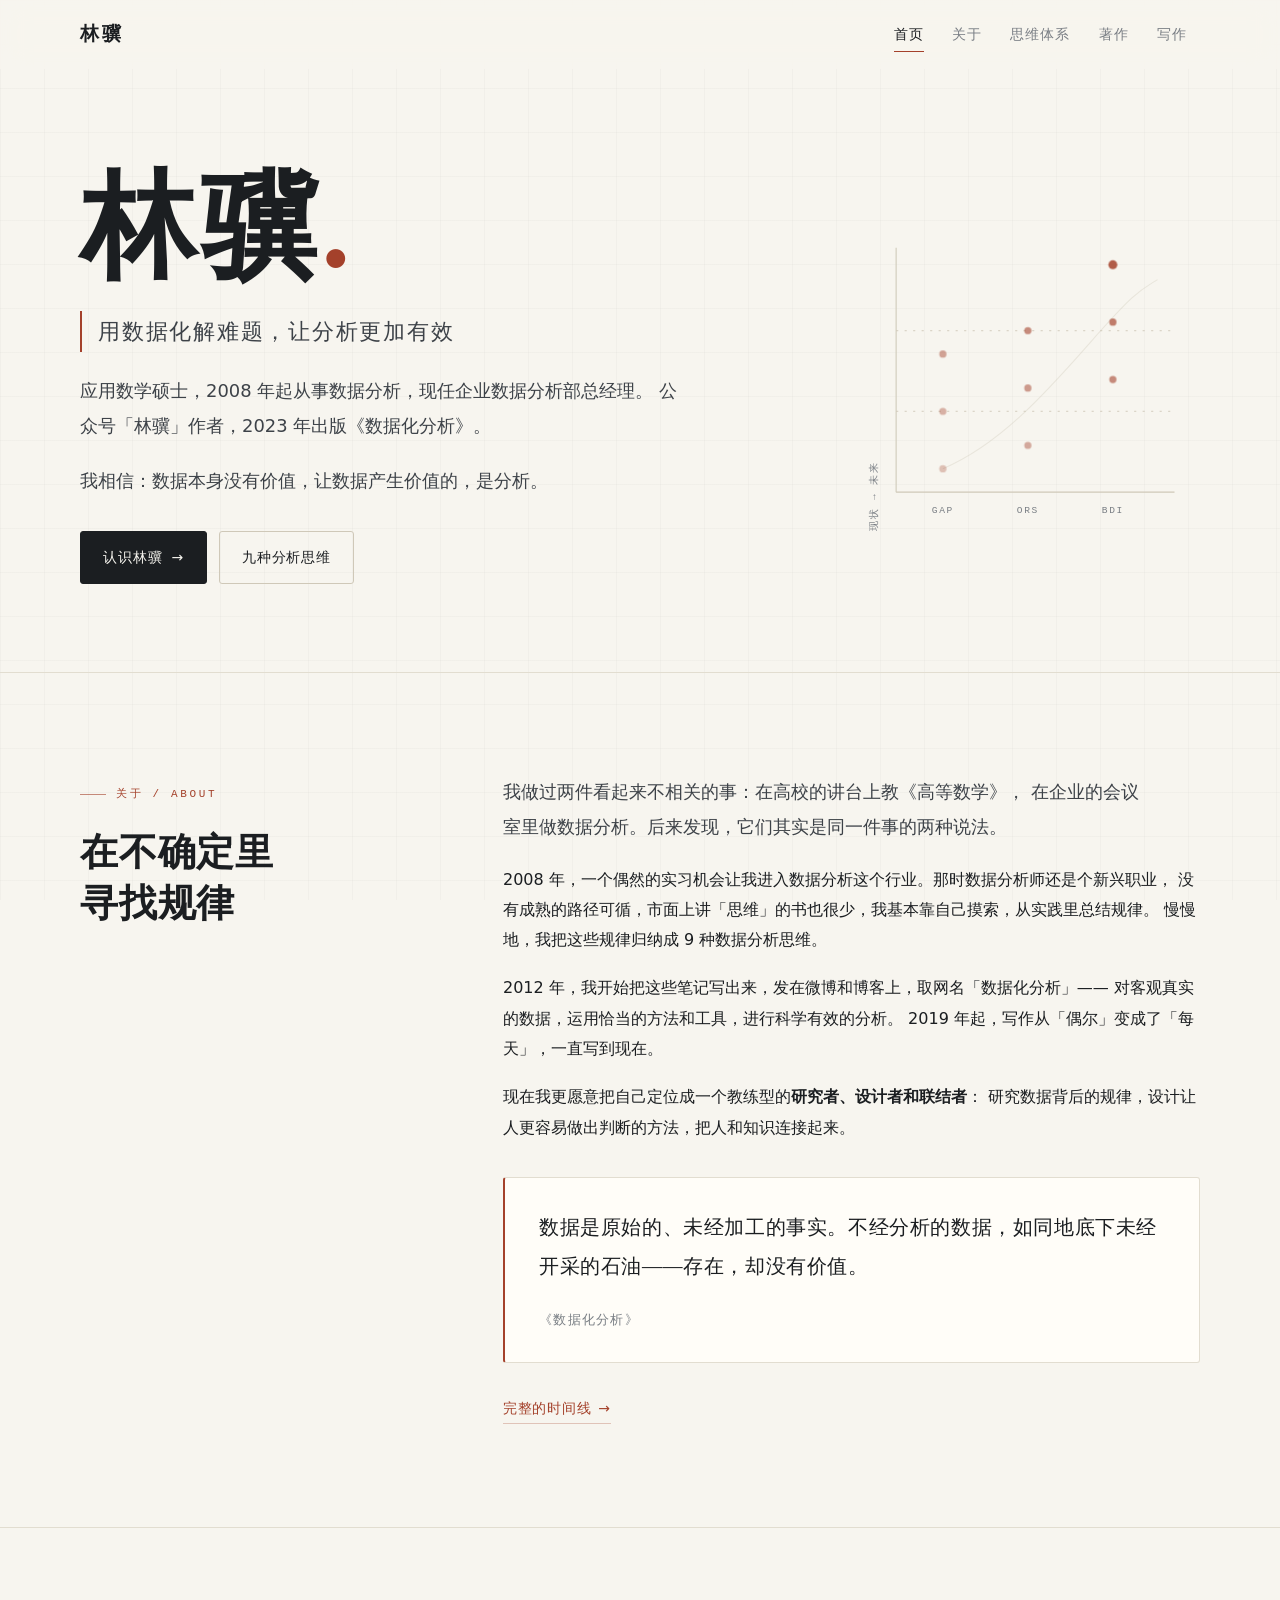
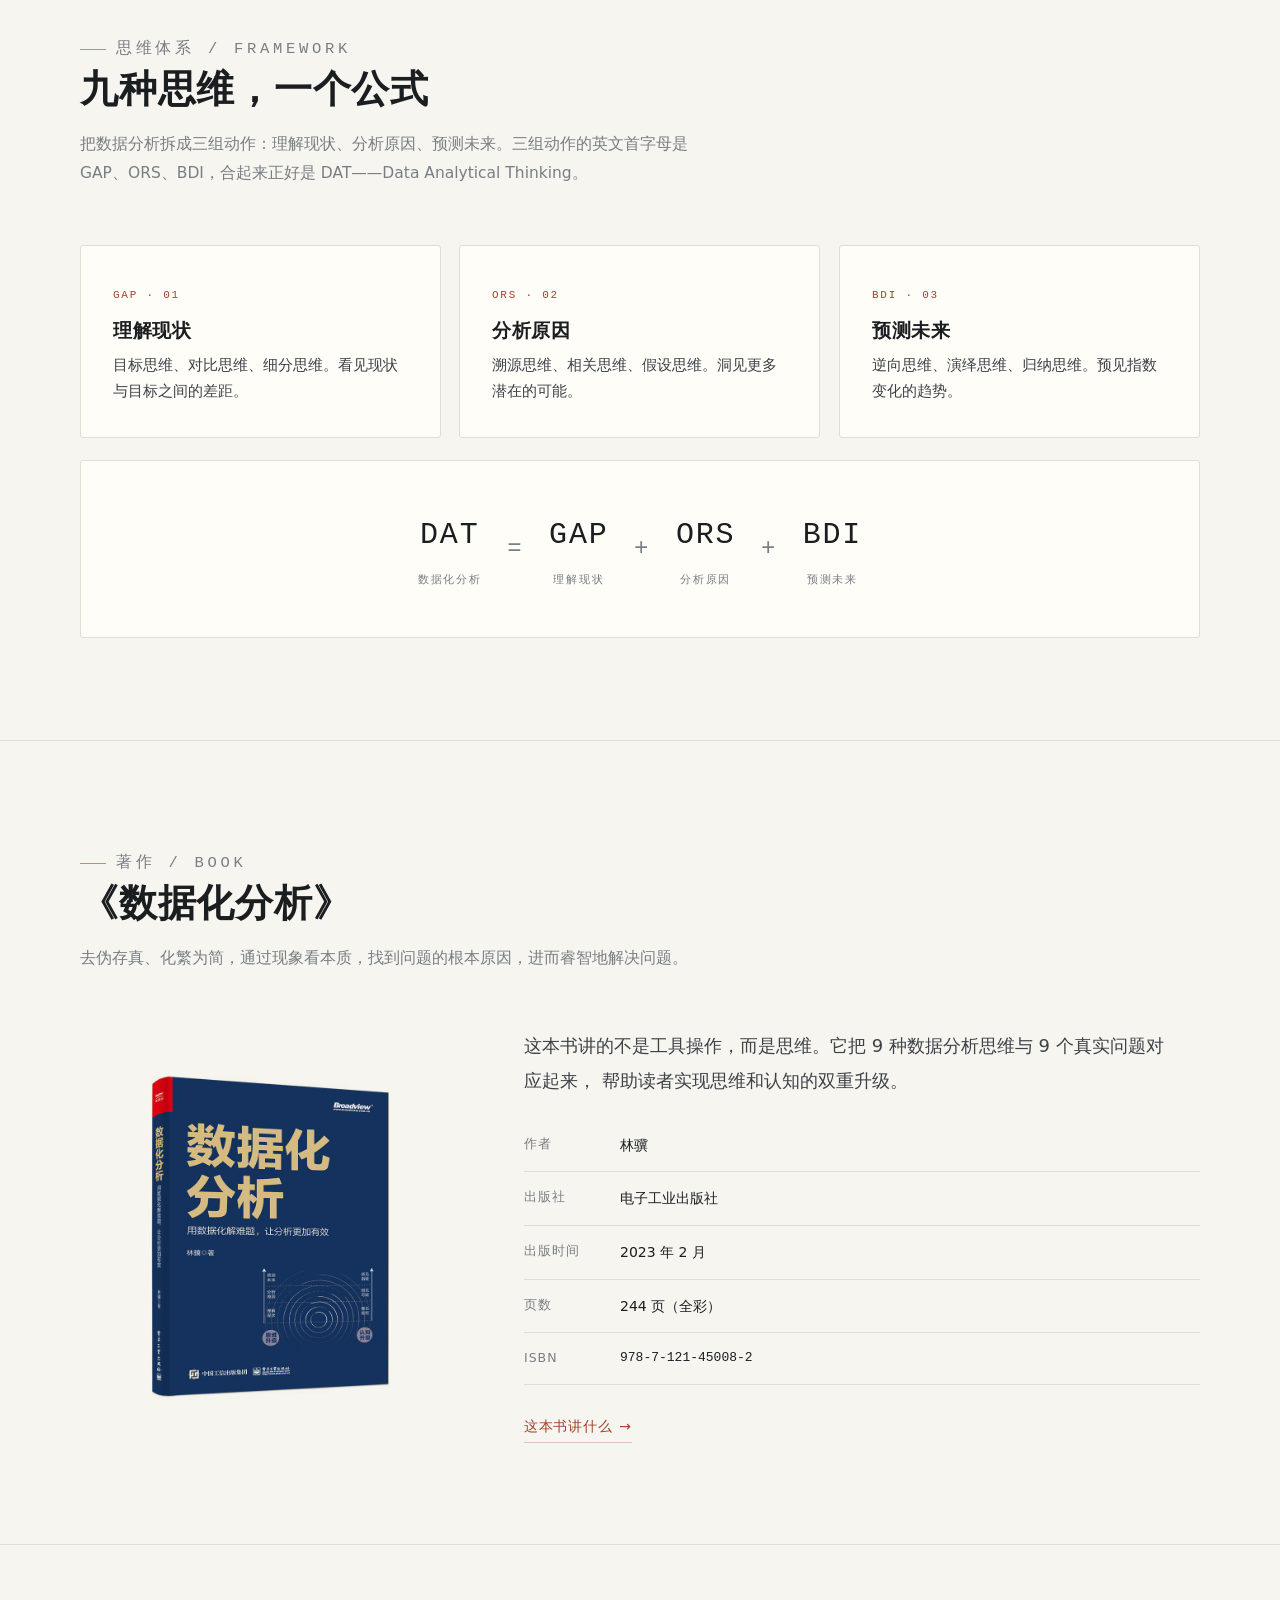
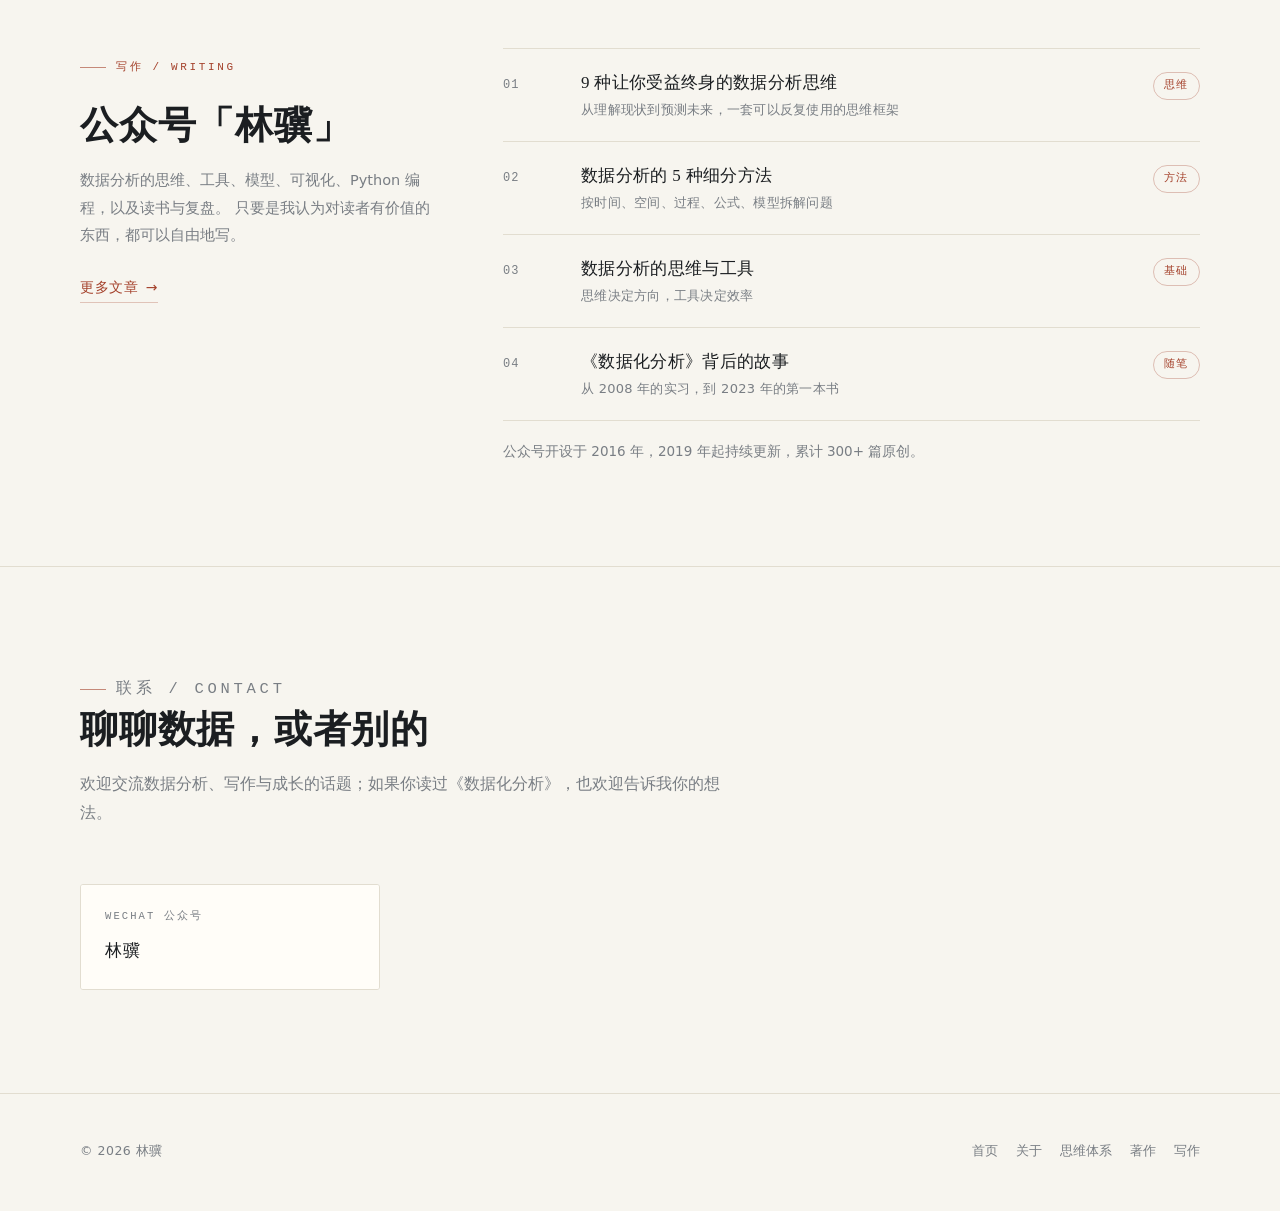
==== commit 2fd3c6c2: "删除首页首屏的数字条 去掉「2008 从业起点 / 300+ 原创文章 / 9 种思维 / 1 部专著」四格， 首屏只保留标题、简介、按钮与图表。" ====
--- a/index.html
+++ b/index.html
@@ -121,25 +121,6 @@
               </svg>
             </div>
           </div>
-
-          <div class="stats reveal" data-delay="200">
-            <div class="stat">
-              <span class="stat-num">2008</span>
-              <span class="stat-label">数据分析从业起点</span>
-            </div>
-            <div class="stat">
-              <span class="stat-num">300<span class="unit">+</span></span>
-              <span class="stat-label">公众号原创文章</span>
-            </div>
-            <div class="stat">
-              <span class="stat-num">9</span>
-              <span class="stat-label">种数据分析思维</span>
-            </div>
-            <div class="stat">
-              <span class="stat-num">1</span>
-              <span class="stat-label">部出版专著</span>
-            </div>
-          </div>
         </div>
       </section>
 
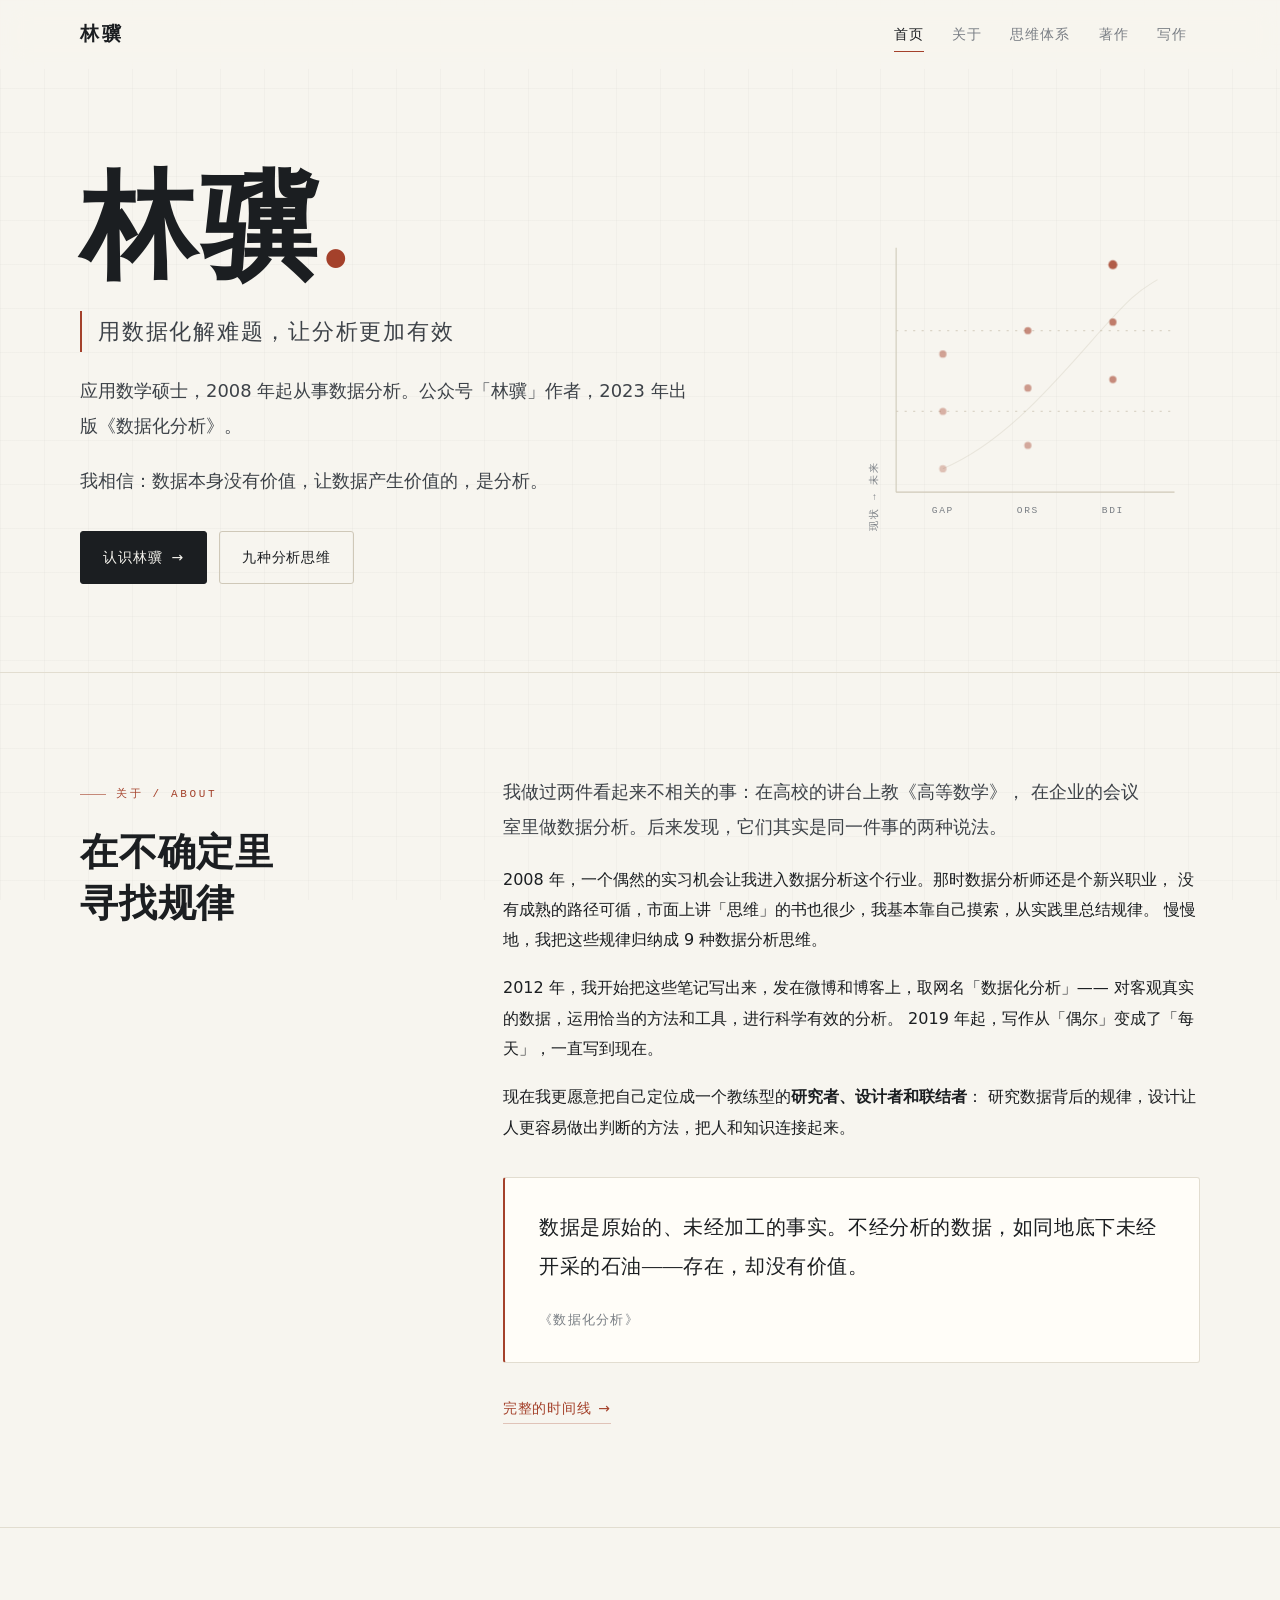
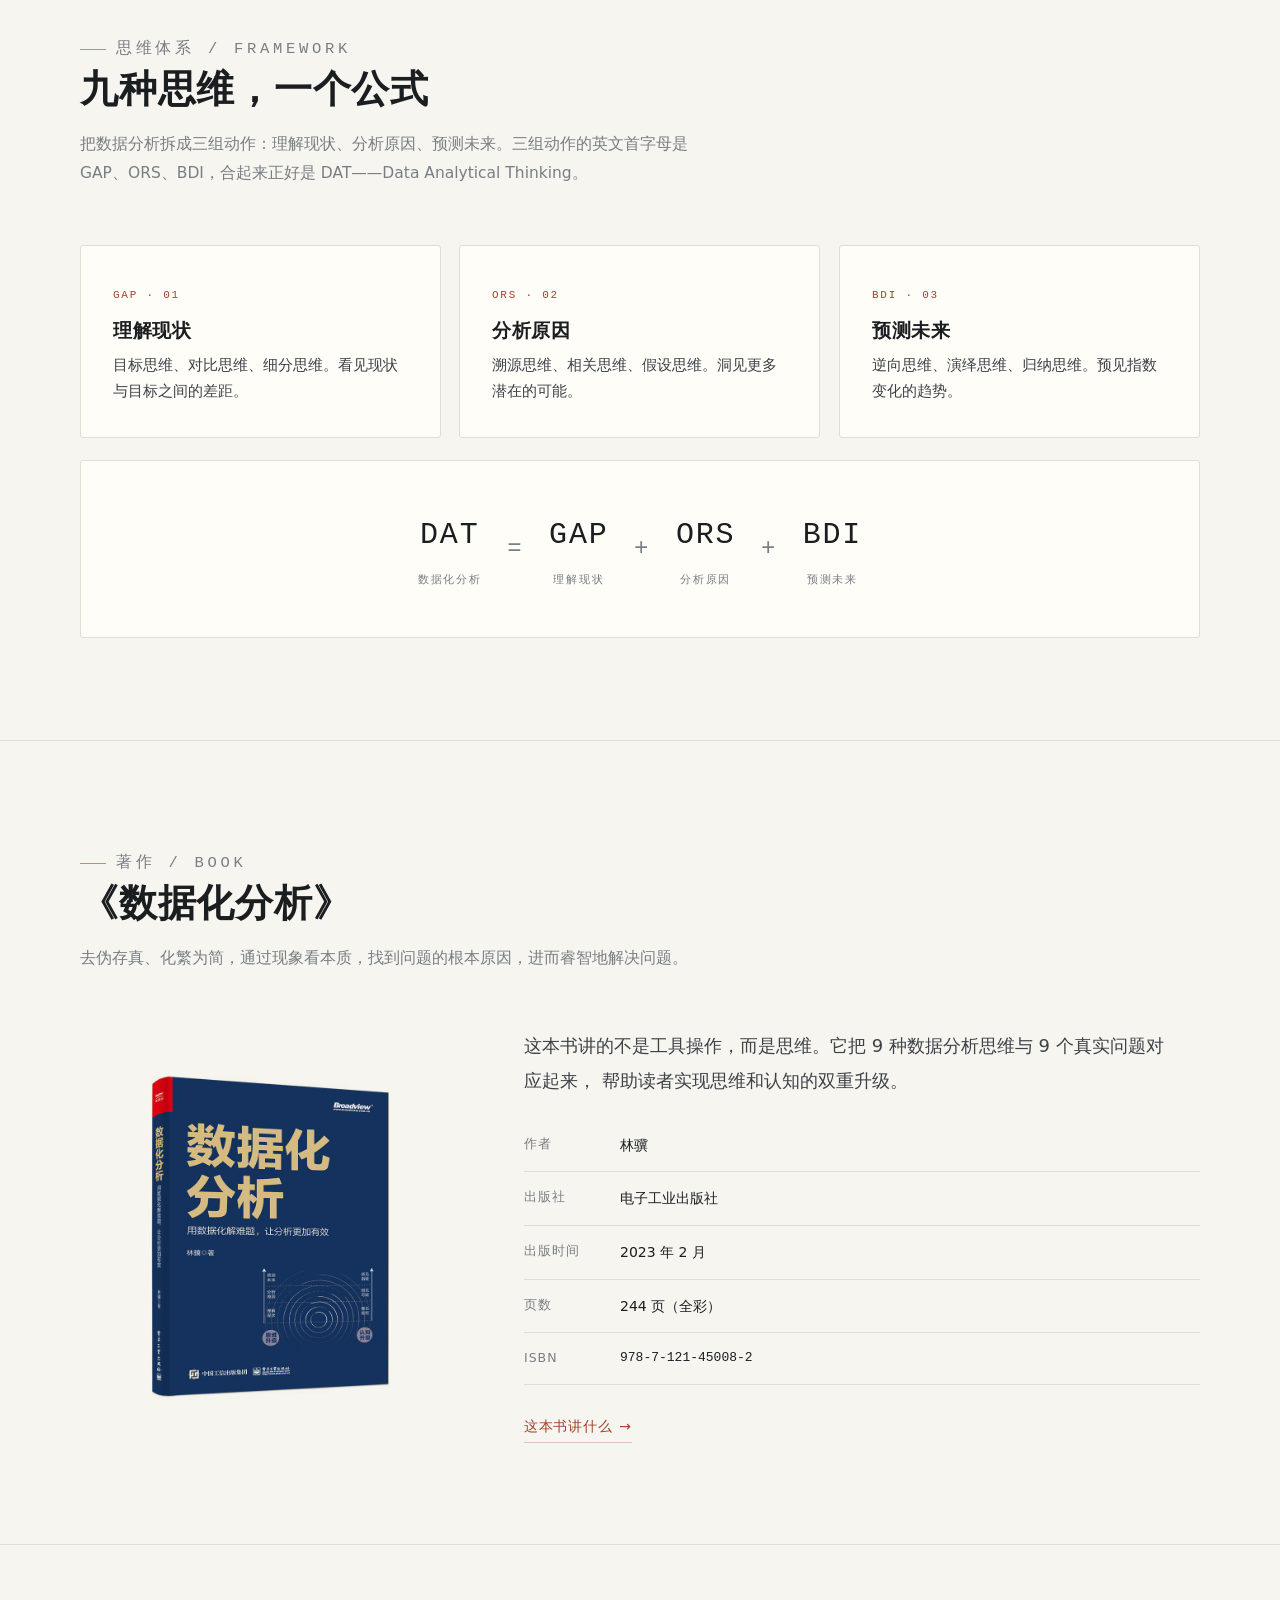
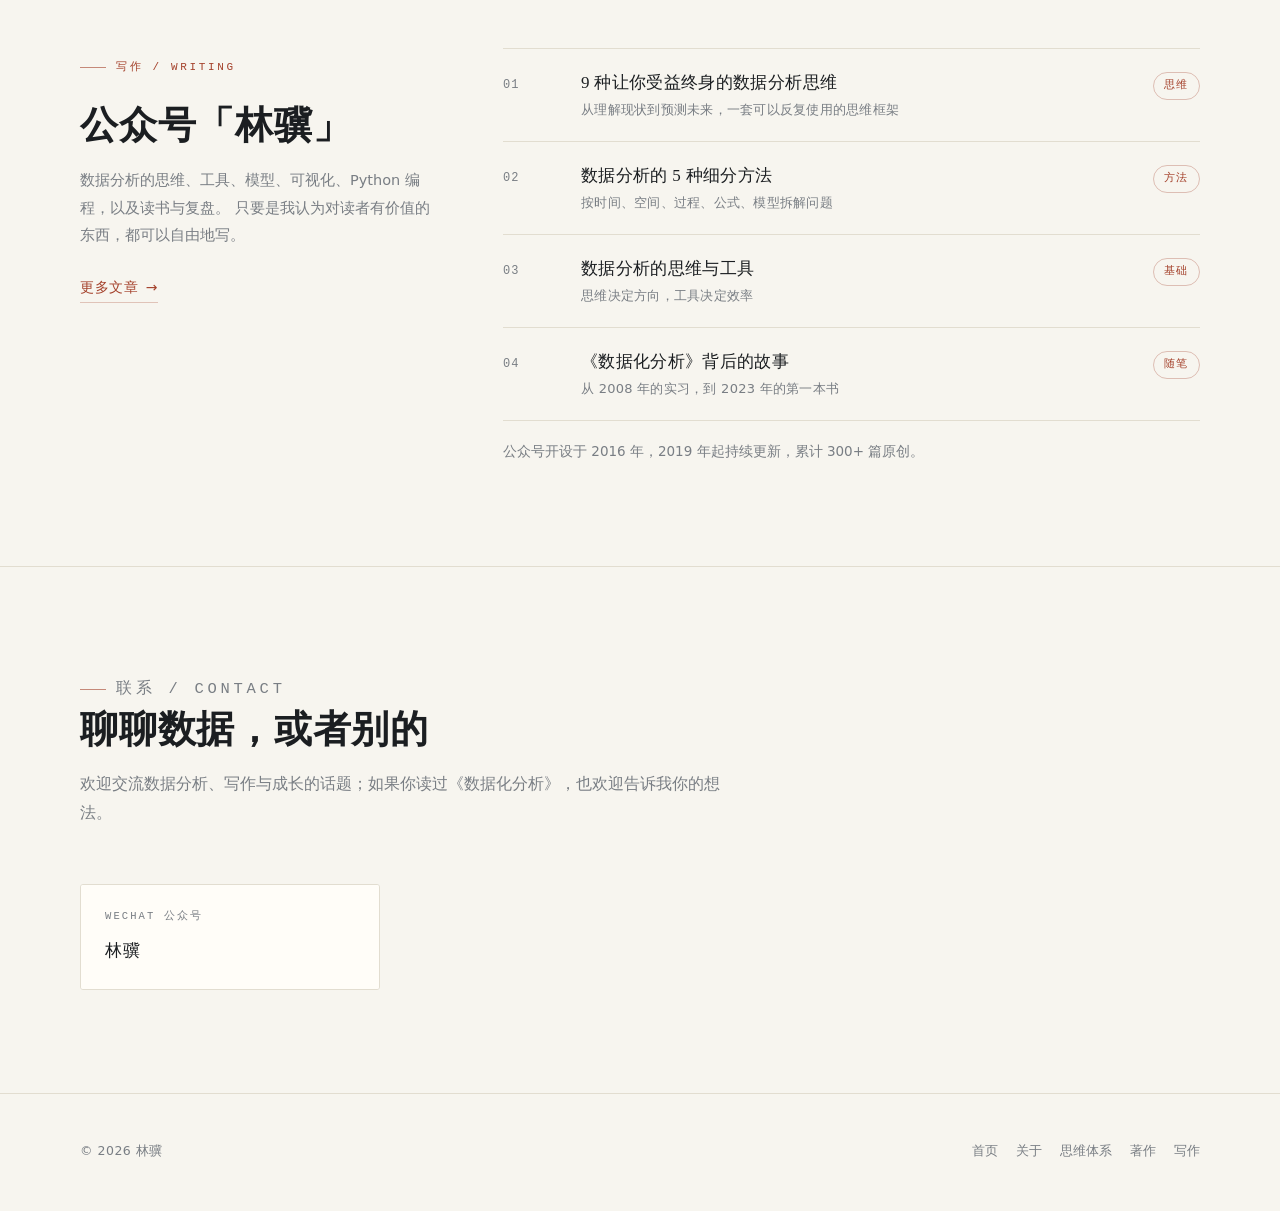
==== commit 323d08d1: "去掉「现任企业数据分析部总经理」 首页与关于页首段、以及两页的 meta description 均移除该头衔， 保留「2008 年起从事数据分析」这一事实。" ====
--- a/index.html
+++ b/index.html
@@ -6,7 +6,7 @@
     <title>林骥</title>
     <meta
       name="description"
-      content="林骥，应用数学硕士，2008 年起从事数据分析，企业数据分析部总经理。公众号「林骥」作者，《数据化分析》一书作者。用数据化解难题，让分析更加有效。"
+      content="林骥，应用数学硕士，2008 年起从事数据分析。公众号「林骥」作者，《数据化分析》一书作者。用数据化解难题，让分析更加有效。"
     />
     <meta name="author" content="林骥" />
     <link rel="canonical" href="https://linji.tech/" />
@@ -54,8 +54,7 @@
               <h1>林骥<span class="dot">.</span></h1>
               <p class="hero-sub">用数据化解难题，让分析更加有效</p>
               <p class="lead">
-                应用数学硕士，2008 年起从事数据分析，现任企业数据分析部总经理。
-                公众号「林骥」作者，2023 年出版《数据化分析》。
+                应用数学硕士，2008 年起从事数据分析。公众号「林骥」作者，2023 年出版《数据化分析》。
               </p>
               <p class="lead">我相信：数据本身没有价值，让数据产生价值的，是分析。</p>
               <div class="btn-row">
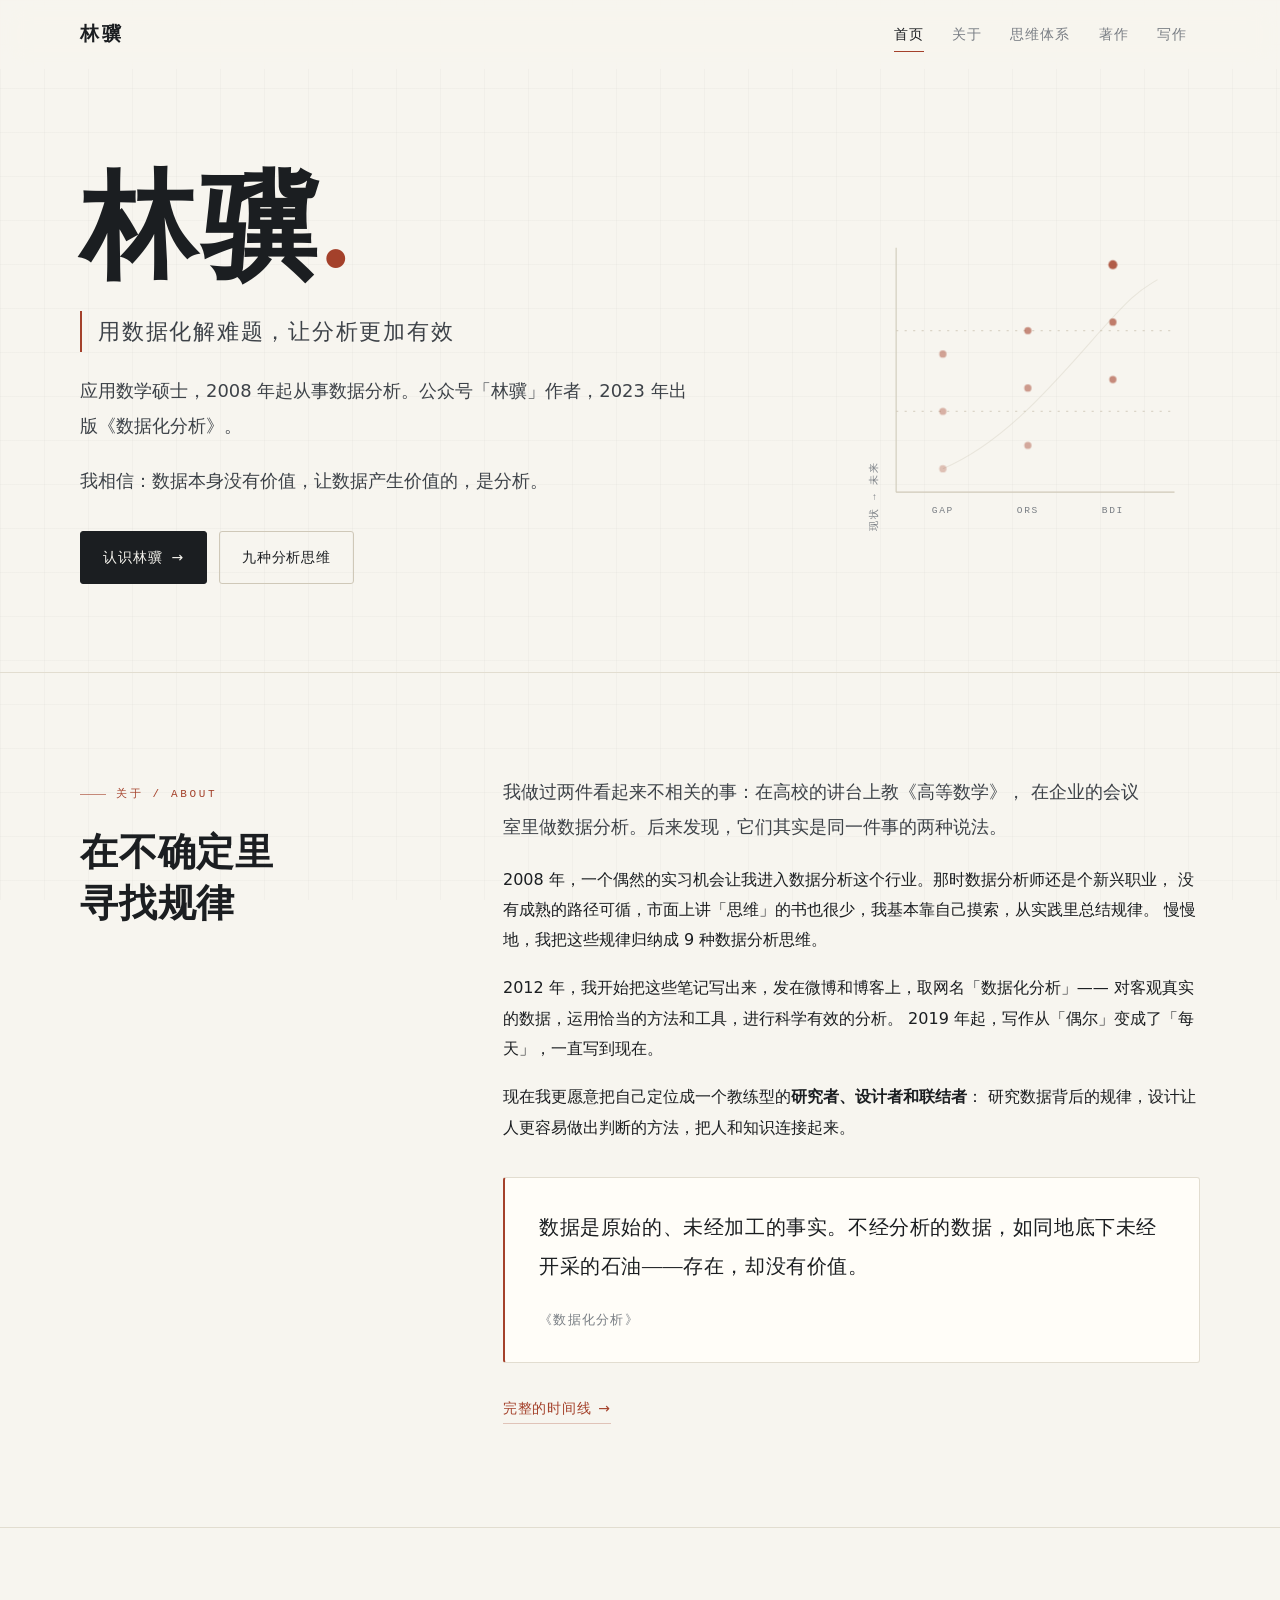
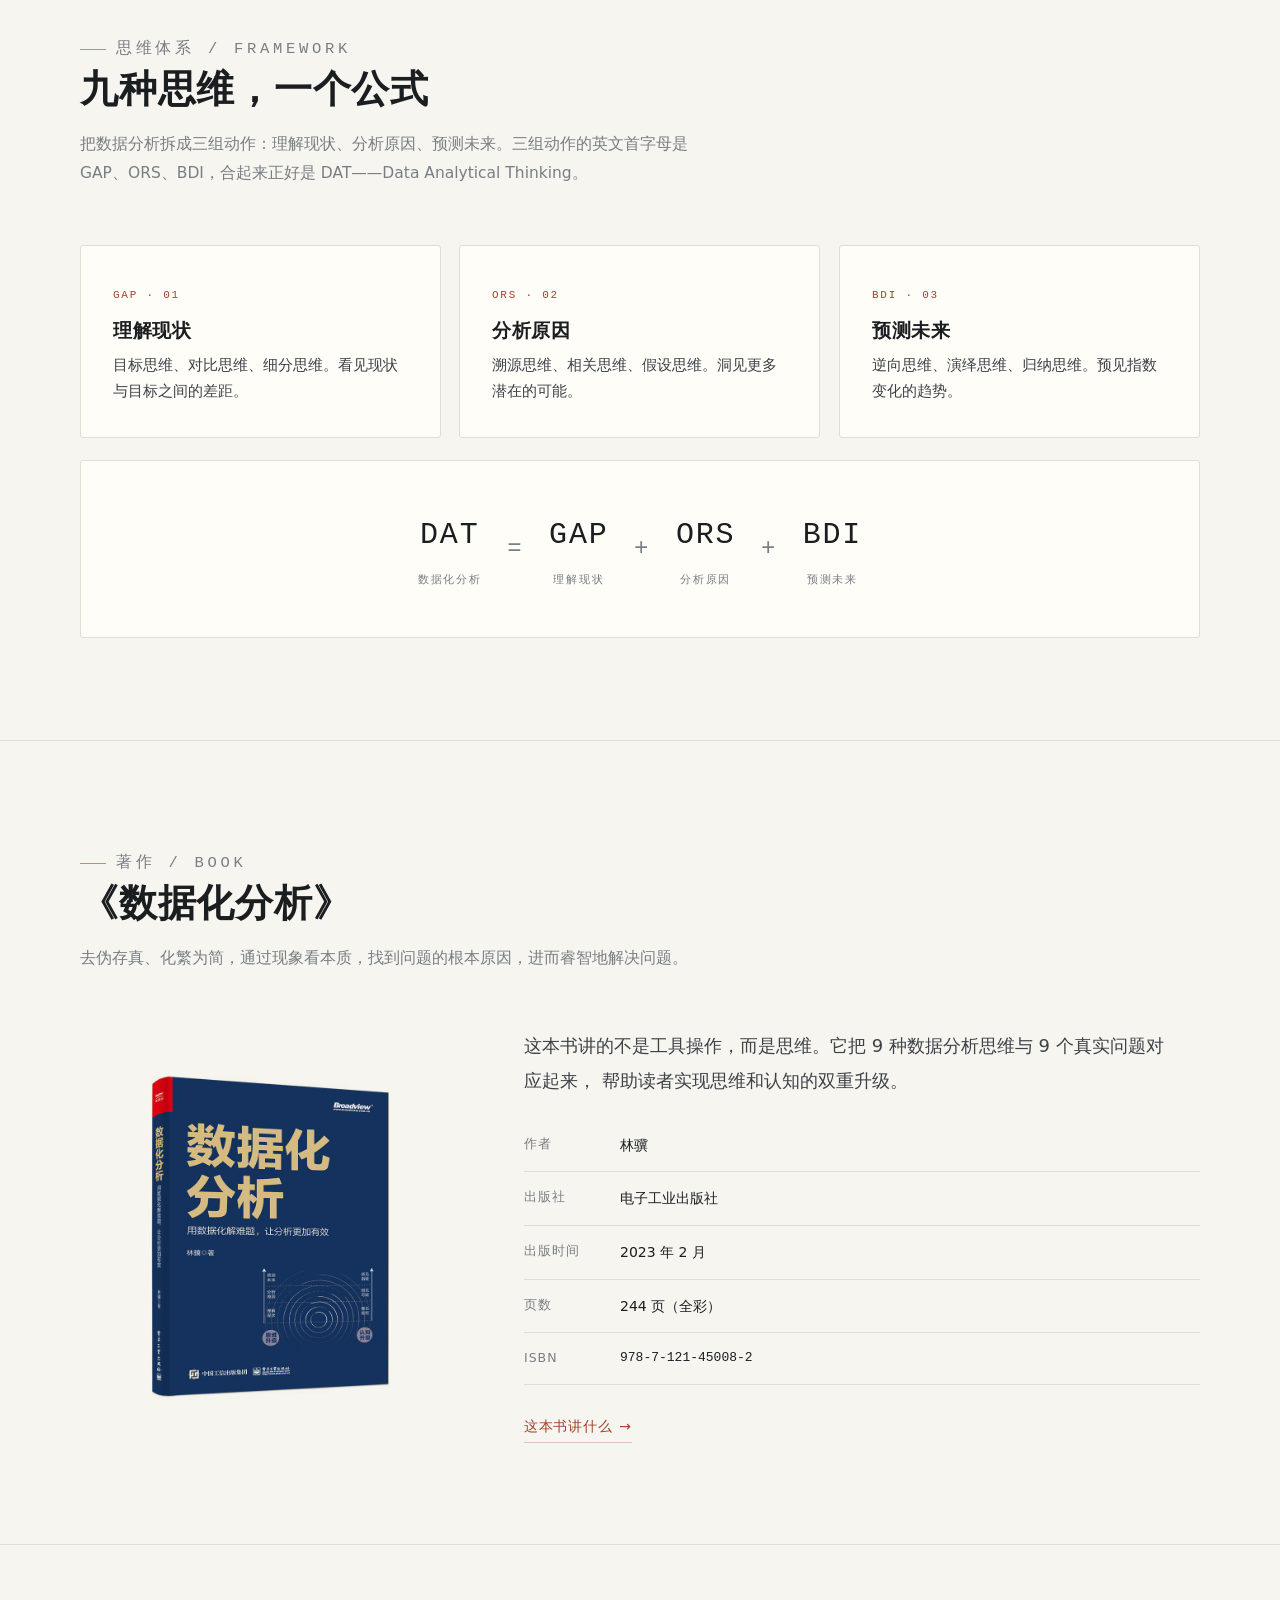
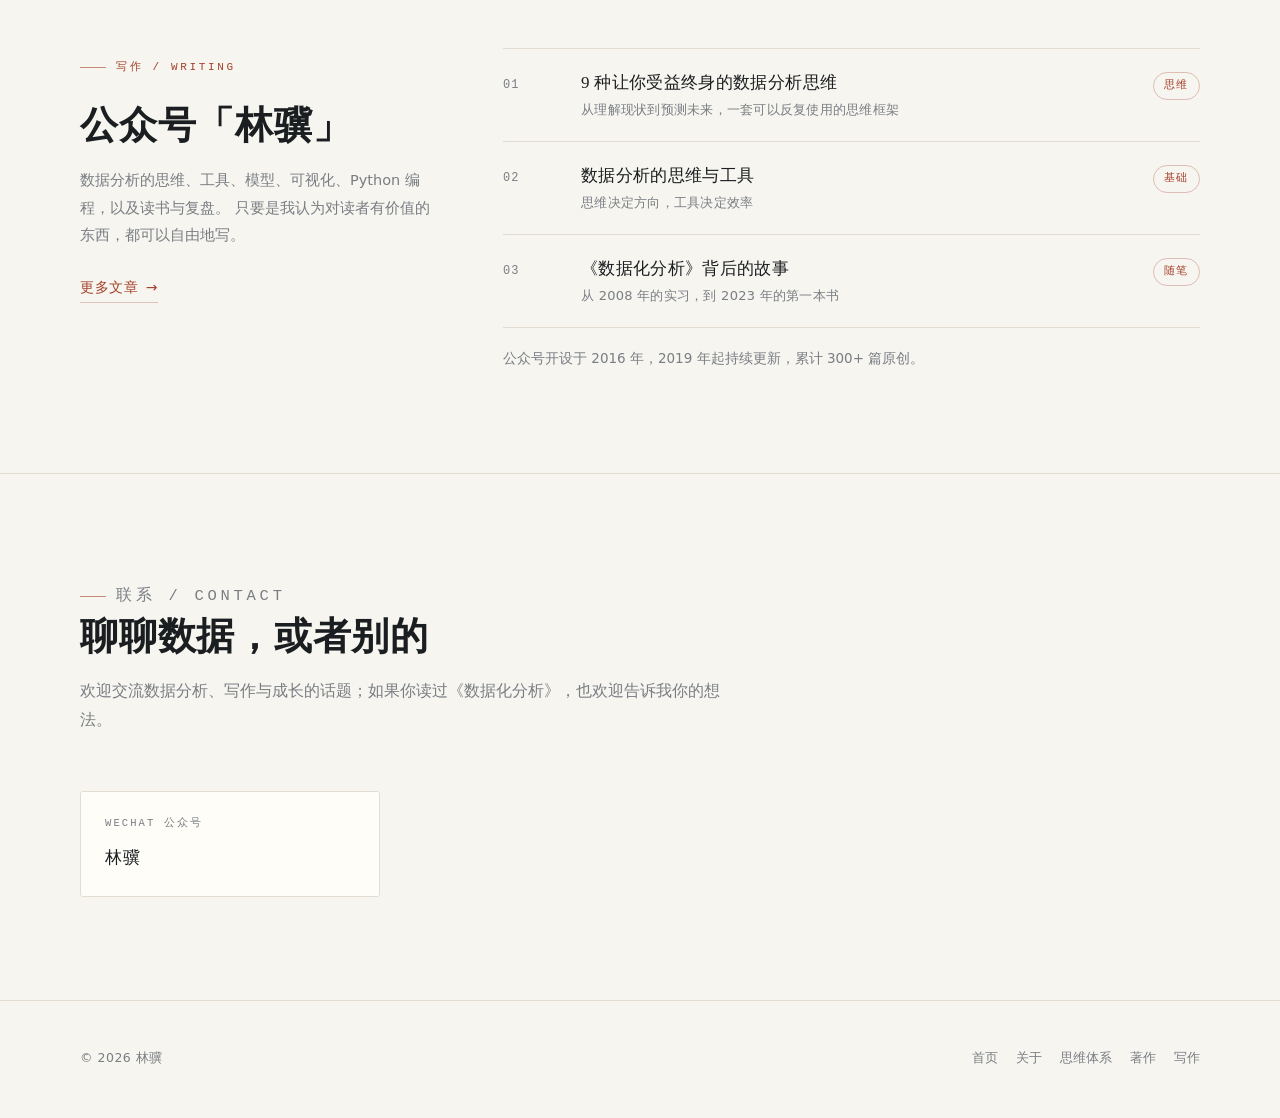
==== commit fe6adb1d: "文章列表去掉「数据分析的 5 种细分方法」 首页与写作页的文章列表均删除该篇，重新编号为 01–03，只保留三篇可跳转公众号原文的文章。" ====
--- a/index.html
+++ b/index.html
@@ -296,18 +296,11 @@
               </li>
               <li>
                 <span class="idx">02</span>
-                <span class="ttl"
-                  >数据分析的 5 种细分方法<span>按时间、空间、过程、公式、模型拆解问题</span></span
-                >
-                <span class="tag">方法</span>
-              </li>
-              <li>
-                <span class="idx">03</span>
                 <span class="ttl">数据分析的思维与工具<span>思维决定方向，工具决定效率</span></span>
                 <span class="tag">基础</span>
               </li>
               <li>
-                <span class="idx">04</span>
+                <span class="idx">03</span>
                 <span class="ttl"
                   >《数据化分析》背后的故事<span>从 2008 年的实习，到 2023 年的第一本书</span></span
                 >
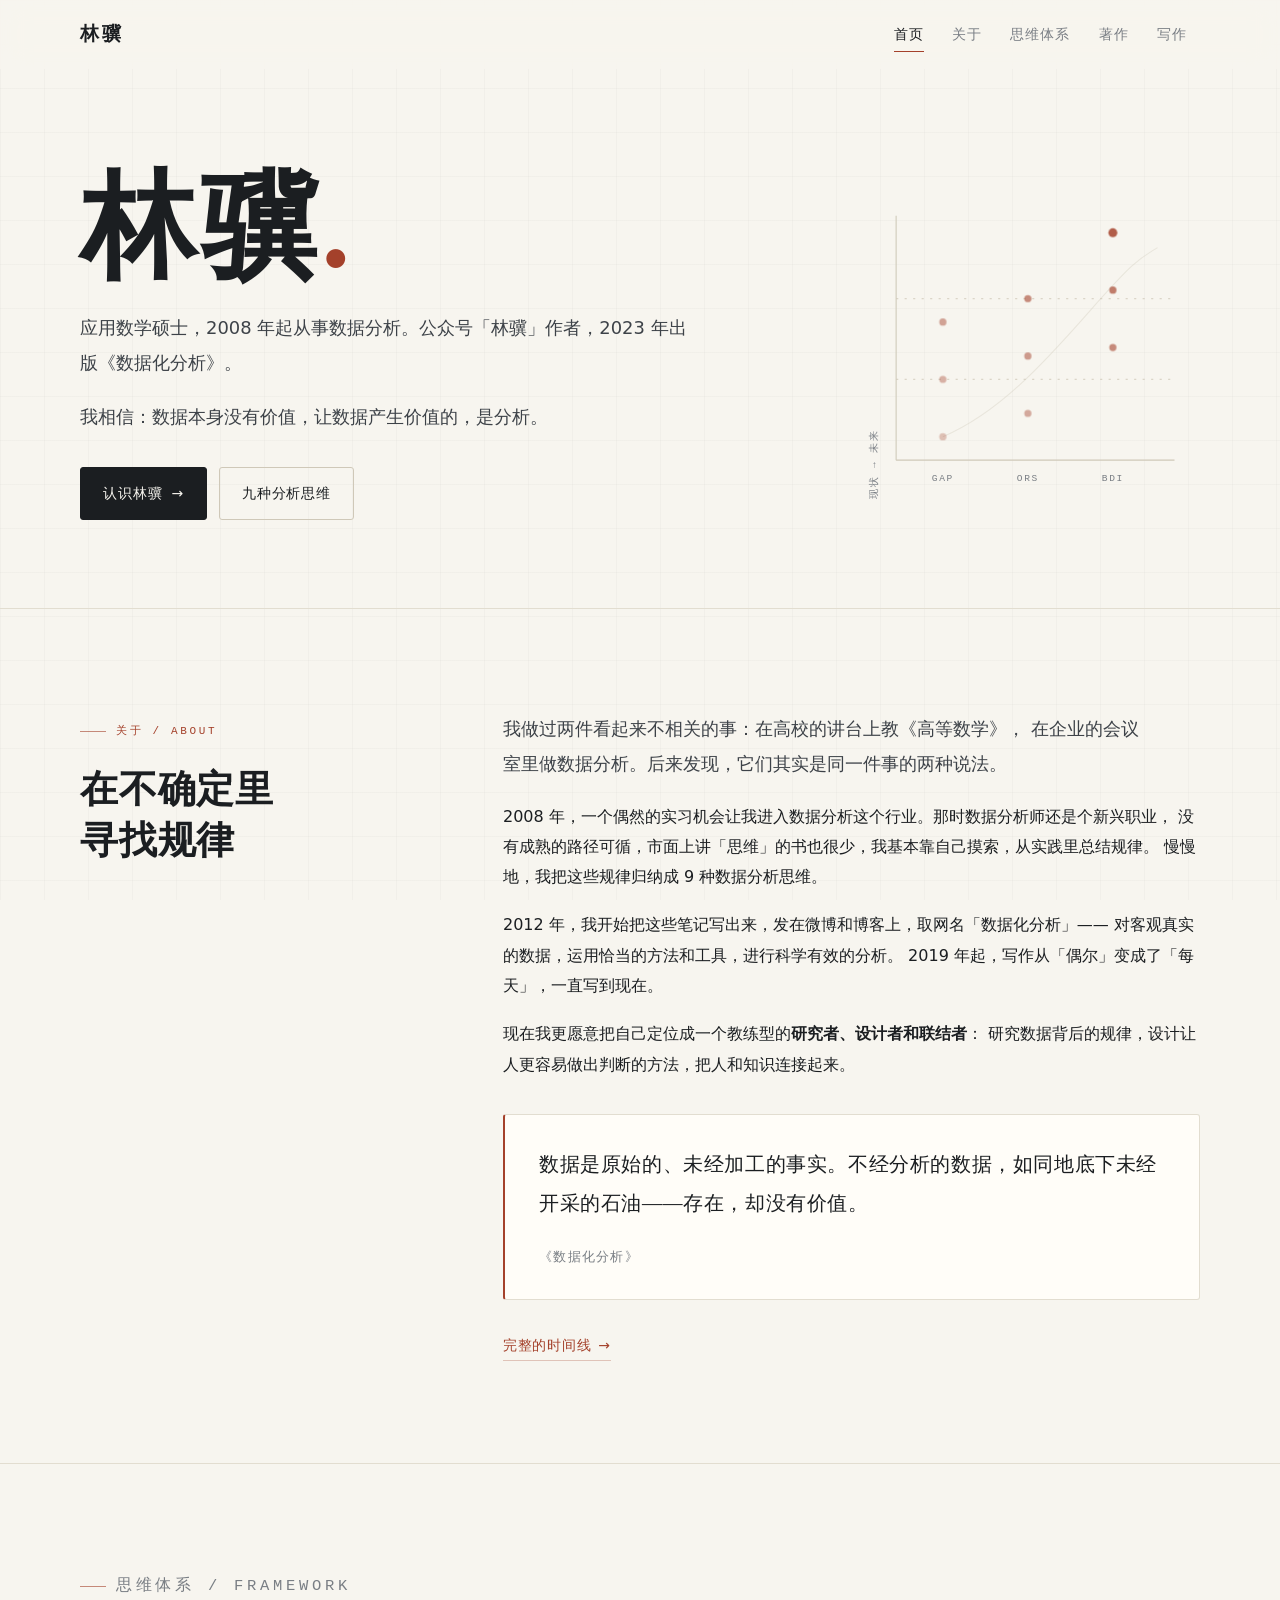
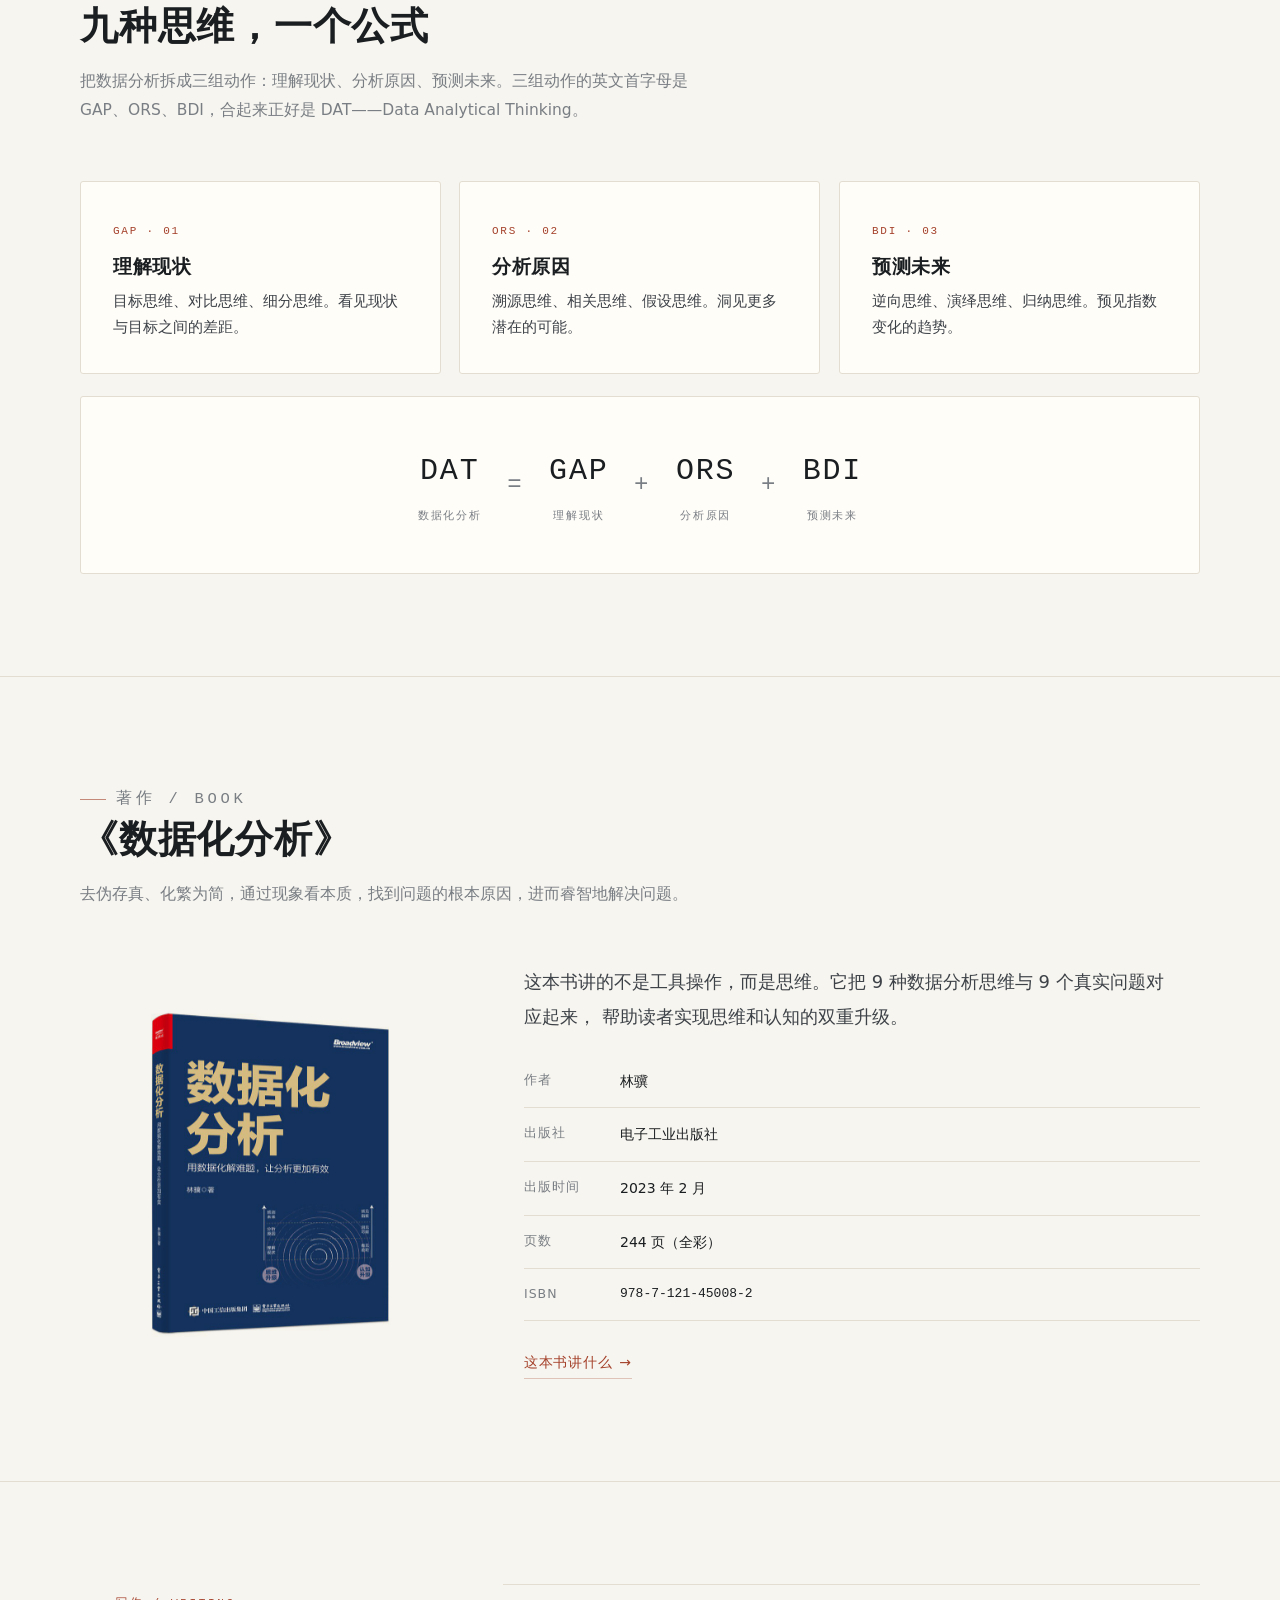
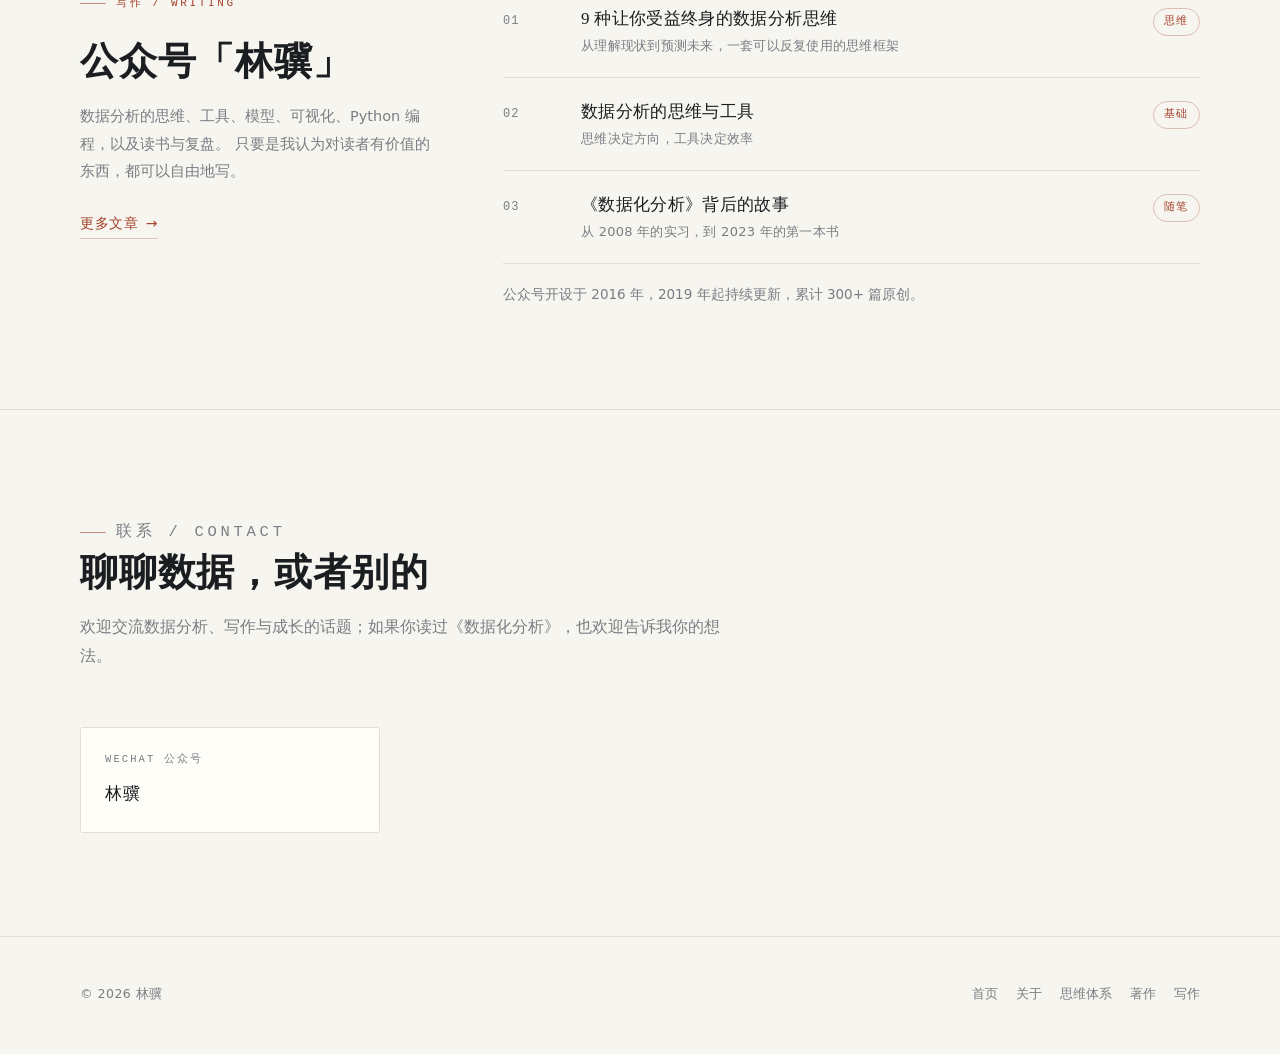
==== commit 612e72c2: "删除首页大标题下的副标题行 去掉「用数据化解难题，让分析更加有效」，并清理不再使用的 .hero-sub 样式。" ====
--- a/index.html
+++ b/index.html
@@ -52,7 +52,6 @@
           <div class="hero-grid">
             <div class="reveal">
               <h1>林骥<span class="dot">.</span></h1>
-              <p class="hero-sub">用数据化解难题，让分析更加有效</p>
               <p class="lead">
                 应用数学硕士，2008 年起从事数据分析。公众号「林骥」作者，2023 年出版《数据化分析》。
               </p>
--- a/assets/css/style.css
+++ b/assets/css/style.css
@@ -446,16 +446,6 @@
   color: var(--accent);
 }
 
-.hero-sub {
-  font-family: var(--serif);
-  font-size: clamp(17px, 1.9vw, 22px);
-  letter-spacing: 0.08em;
-  color: var(--ink-2);
-  margin: 0 0 22px;
-  padding-left: 16px;
-  border-left: 2px solid var(--accent);
-}
-
 .hero-mark {
   display: flex;
   justify-content: flex-end;
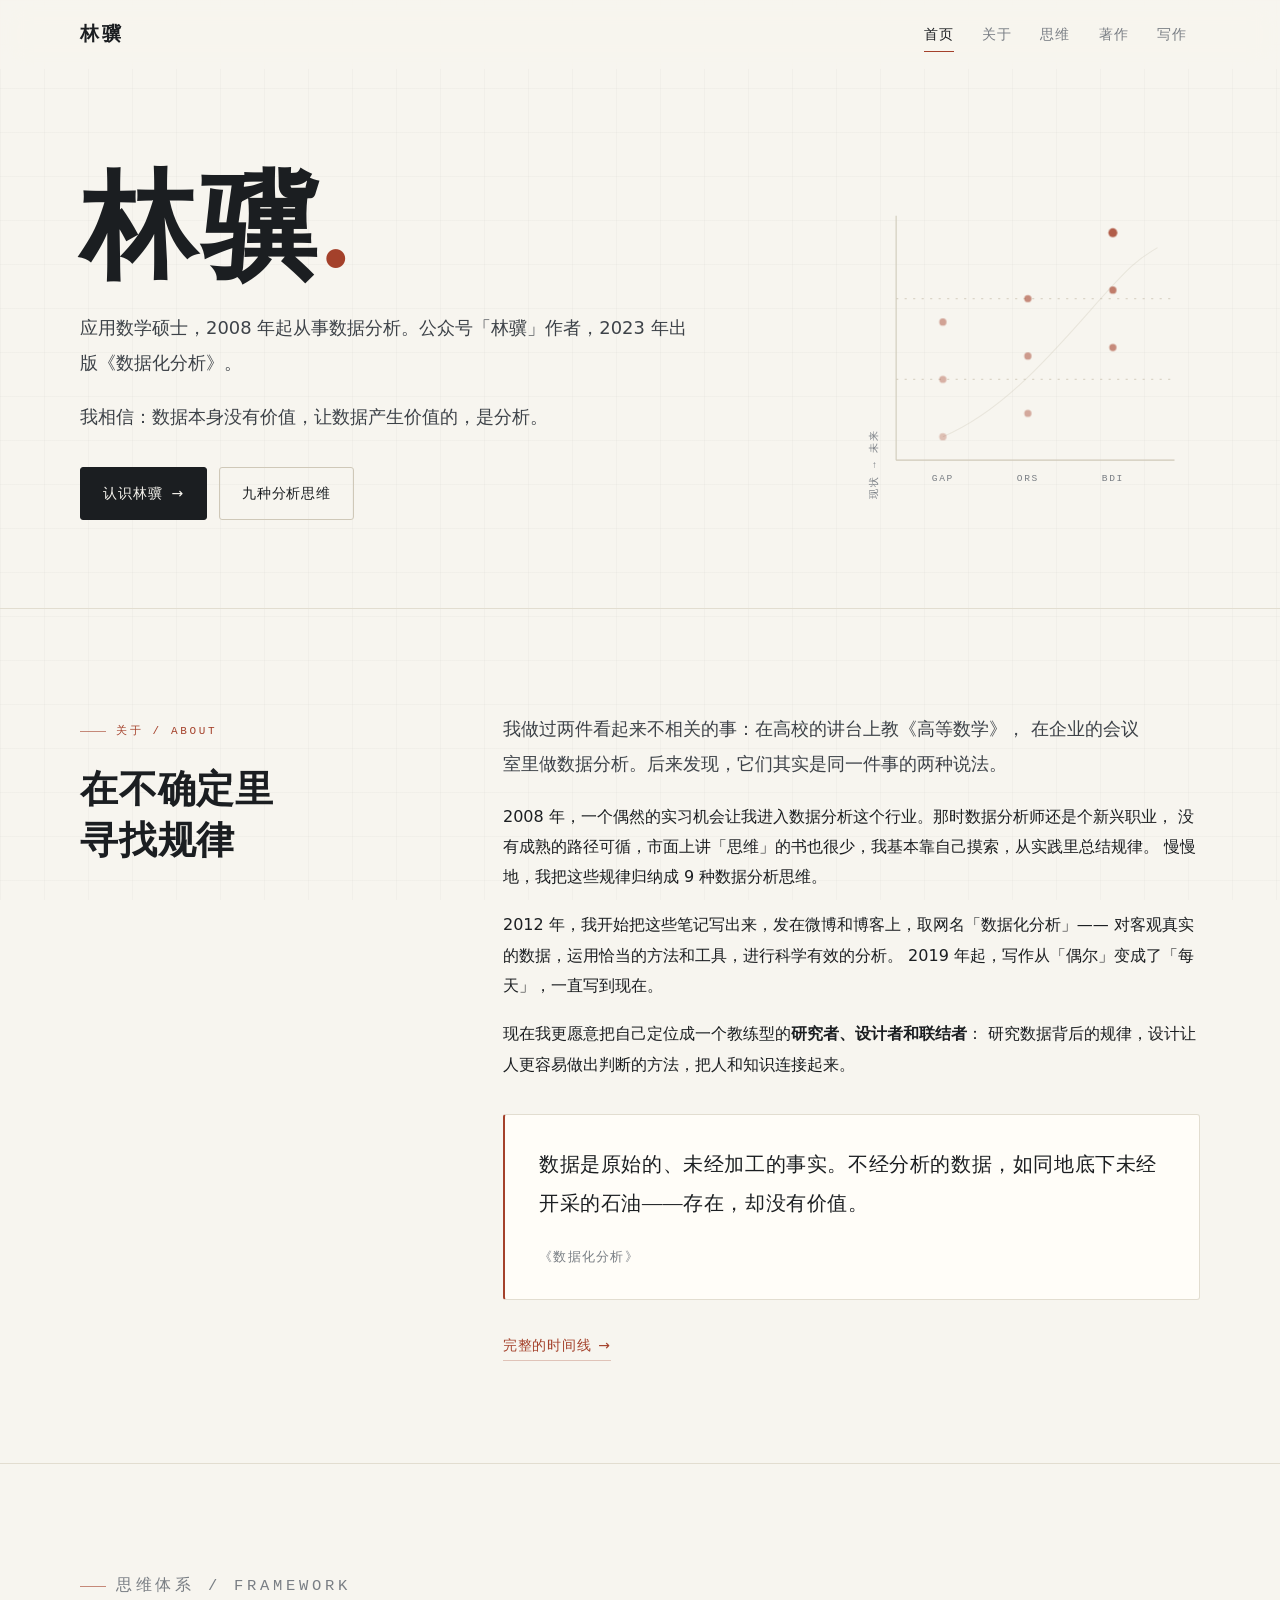
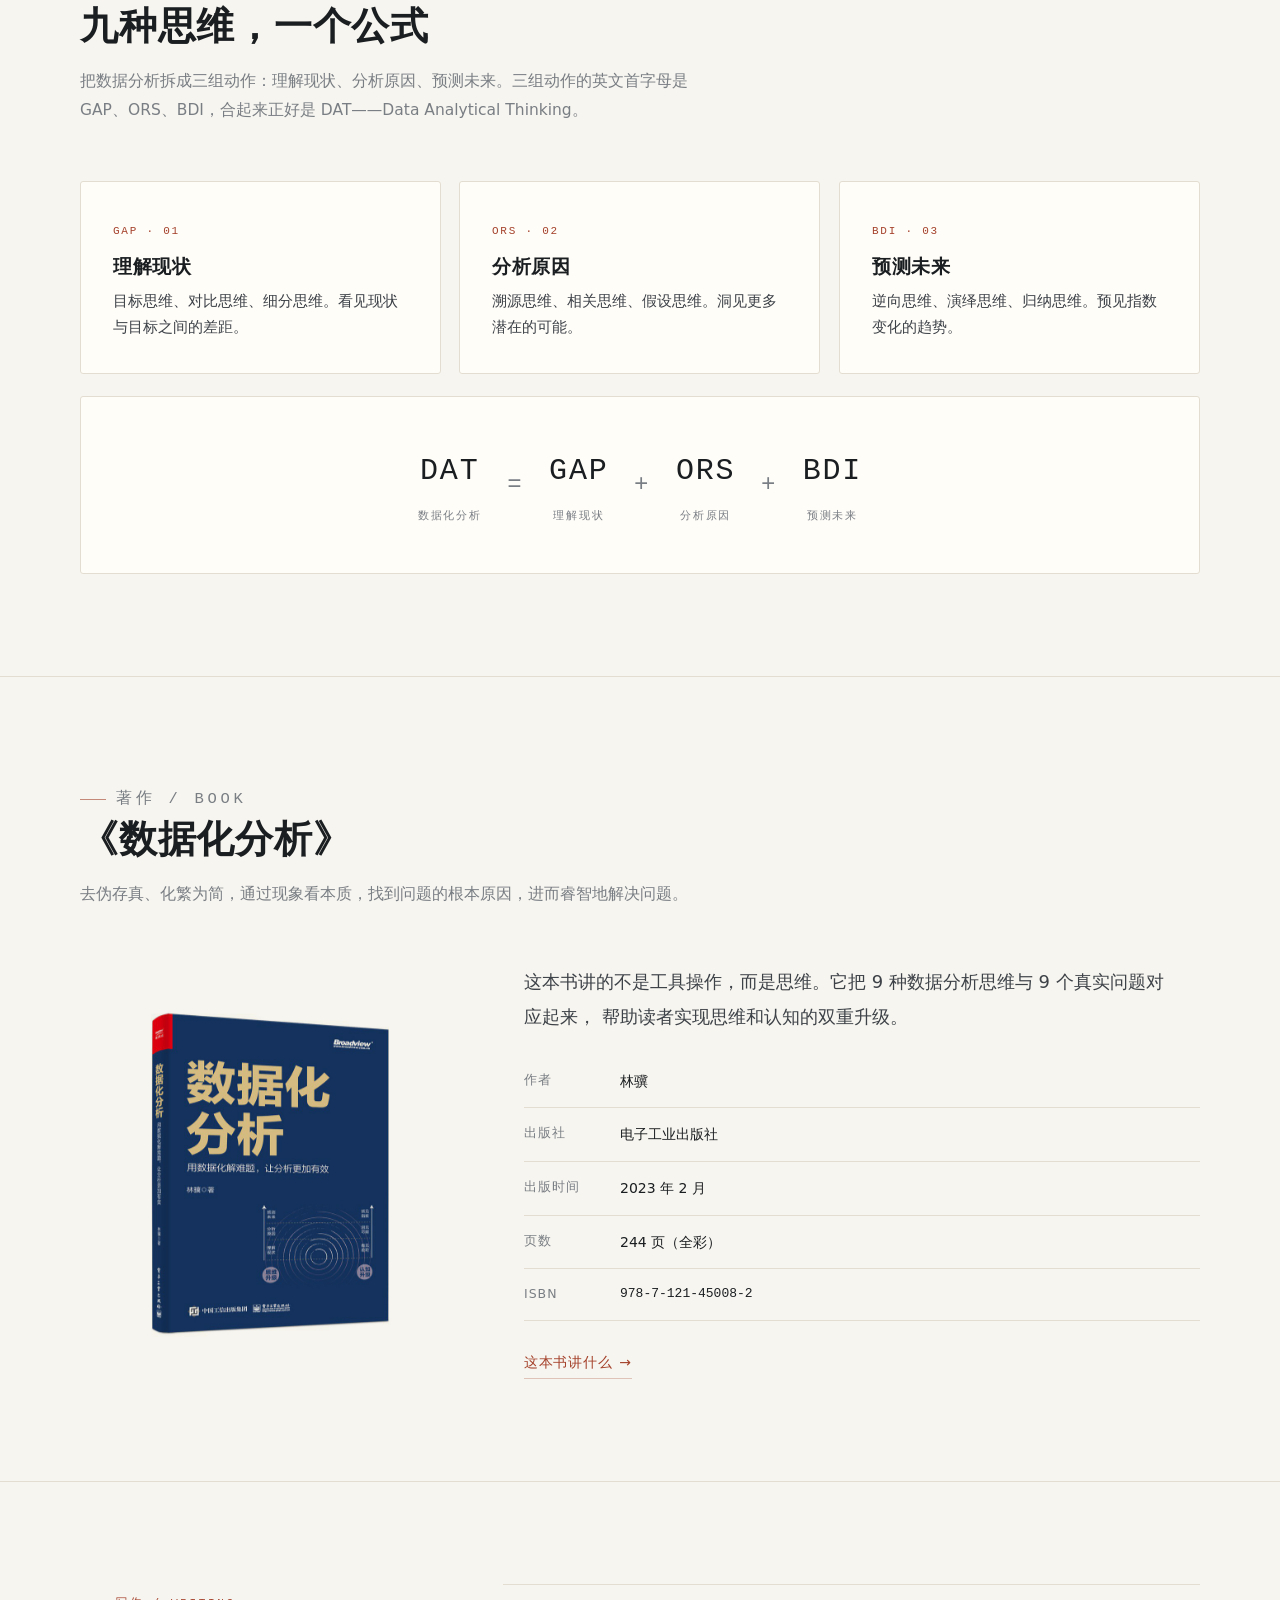
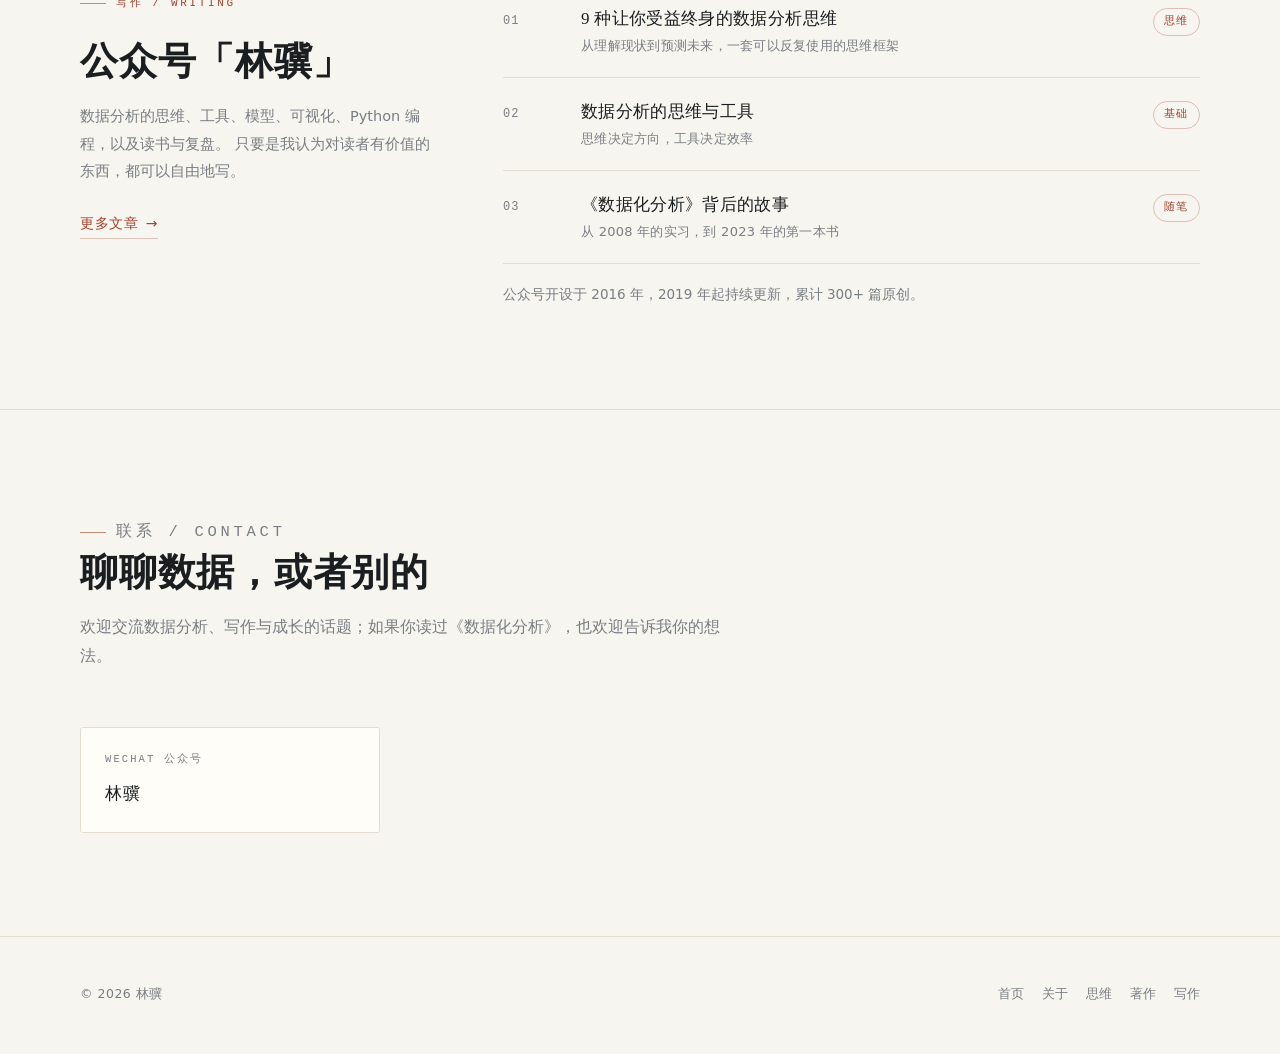
==== commit 5aaac41e: "导航「思维体系」简化为「思维」 五个页面的顶部导航与页脚导航共 10 处同步改动； 区块标题（思维体系 / Framework）与书籍页的「阅读思维体系」按钮保持原样。" ====
--- a/index.html
+++ b/index.html
@@ -38,7 +38,7 @@
         <nav class="nav" id="site-nav">
           <a href="index.html" aria-current="page">首页</a>
           <a href="about.html">关于</a>
-          <a href="thinking.html">思维体系</a>
+          <a href="thinking.html">思维</a>
           <a href="book.html">著作</a>
           <a href="writing.html">写作</a>
         </nav>
@@ -340,7 +340,7 @@
         <nav class="footer-nav">
           <a href="index.html">首页</a>
           <a href="about.html">关于</a>
-          <a href="thinking.html">思维体系</a>
+          <a href="thinking.html">思维</a>
           <a href="book.html">著作</a>
           <a href="writing.html">写作</a>
         </nav>
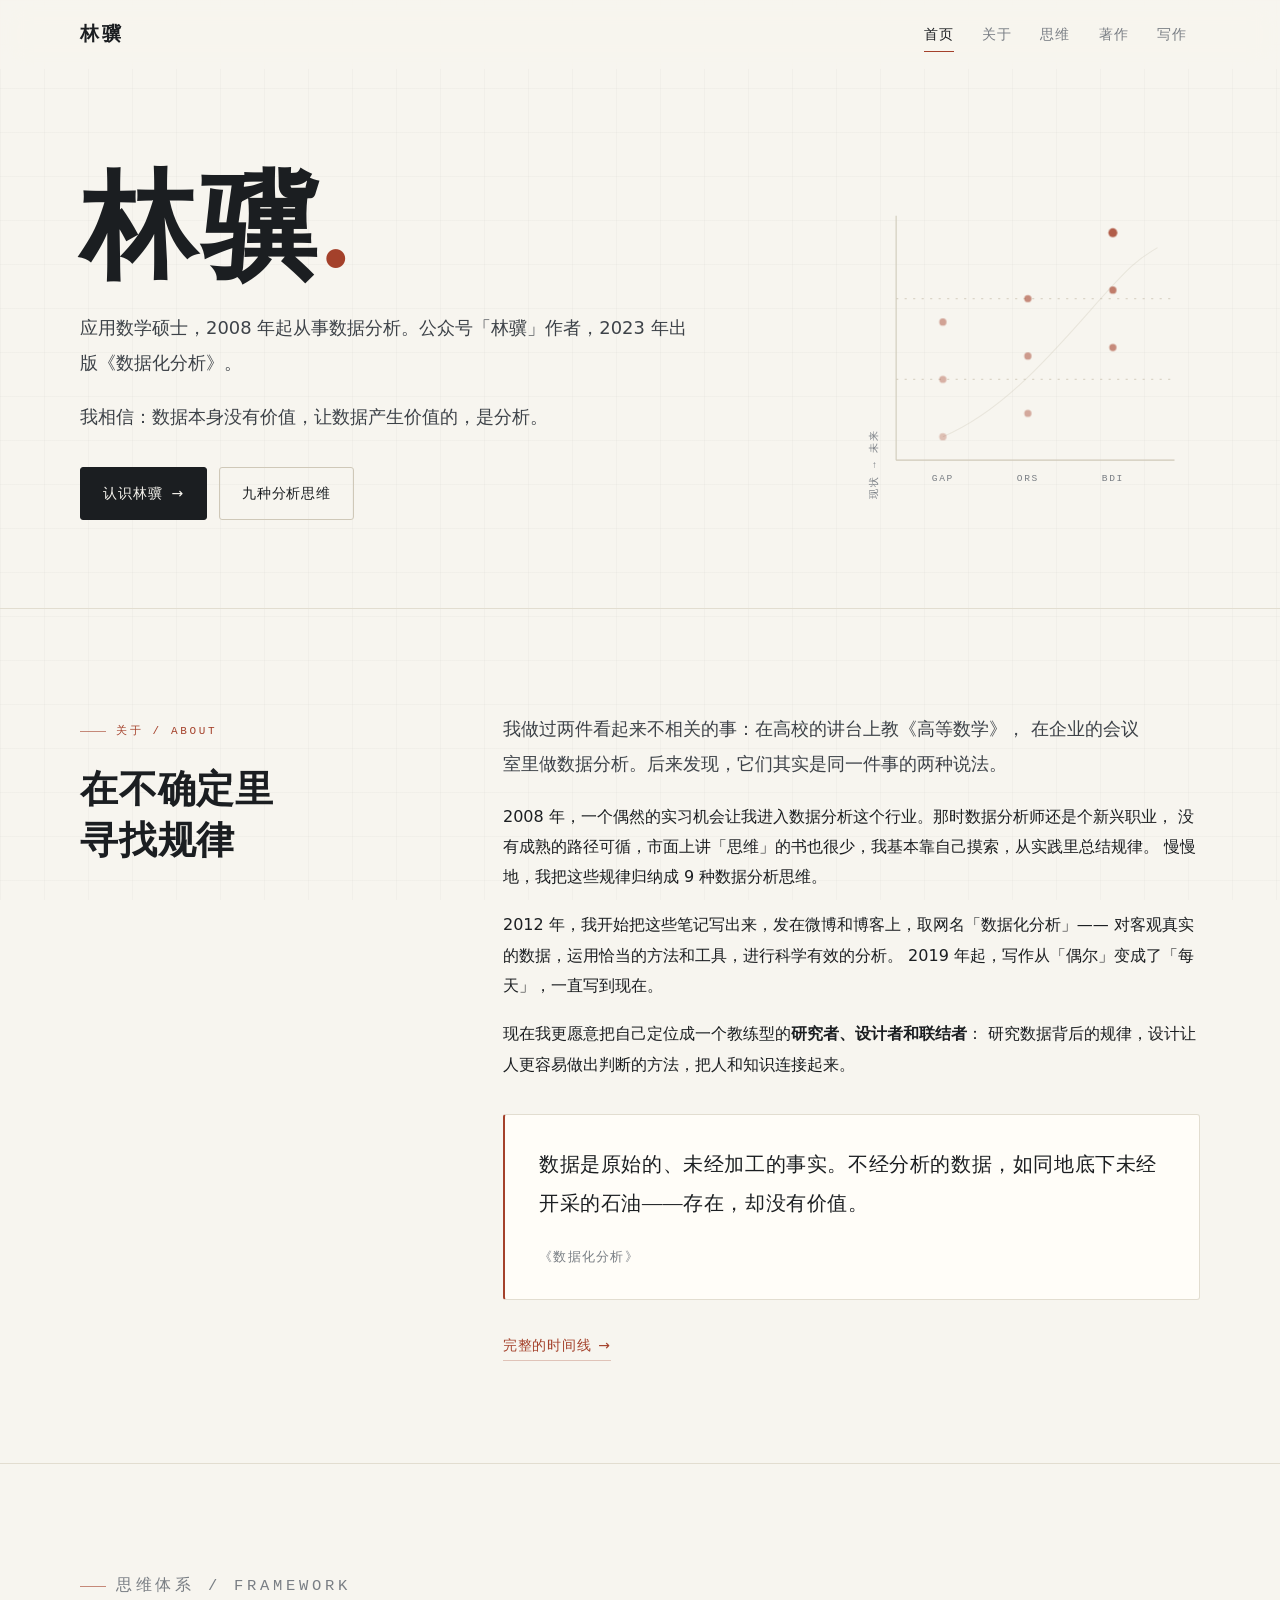
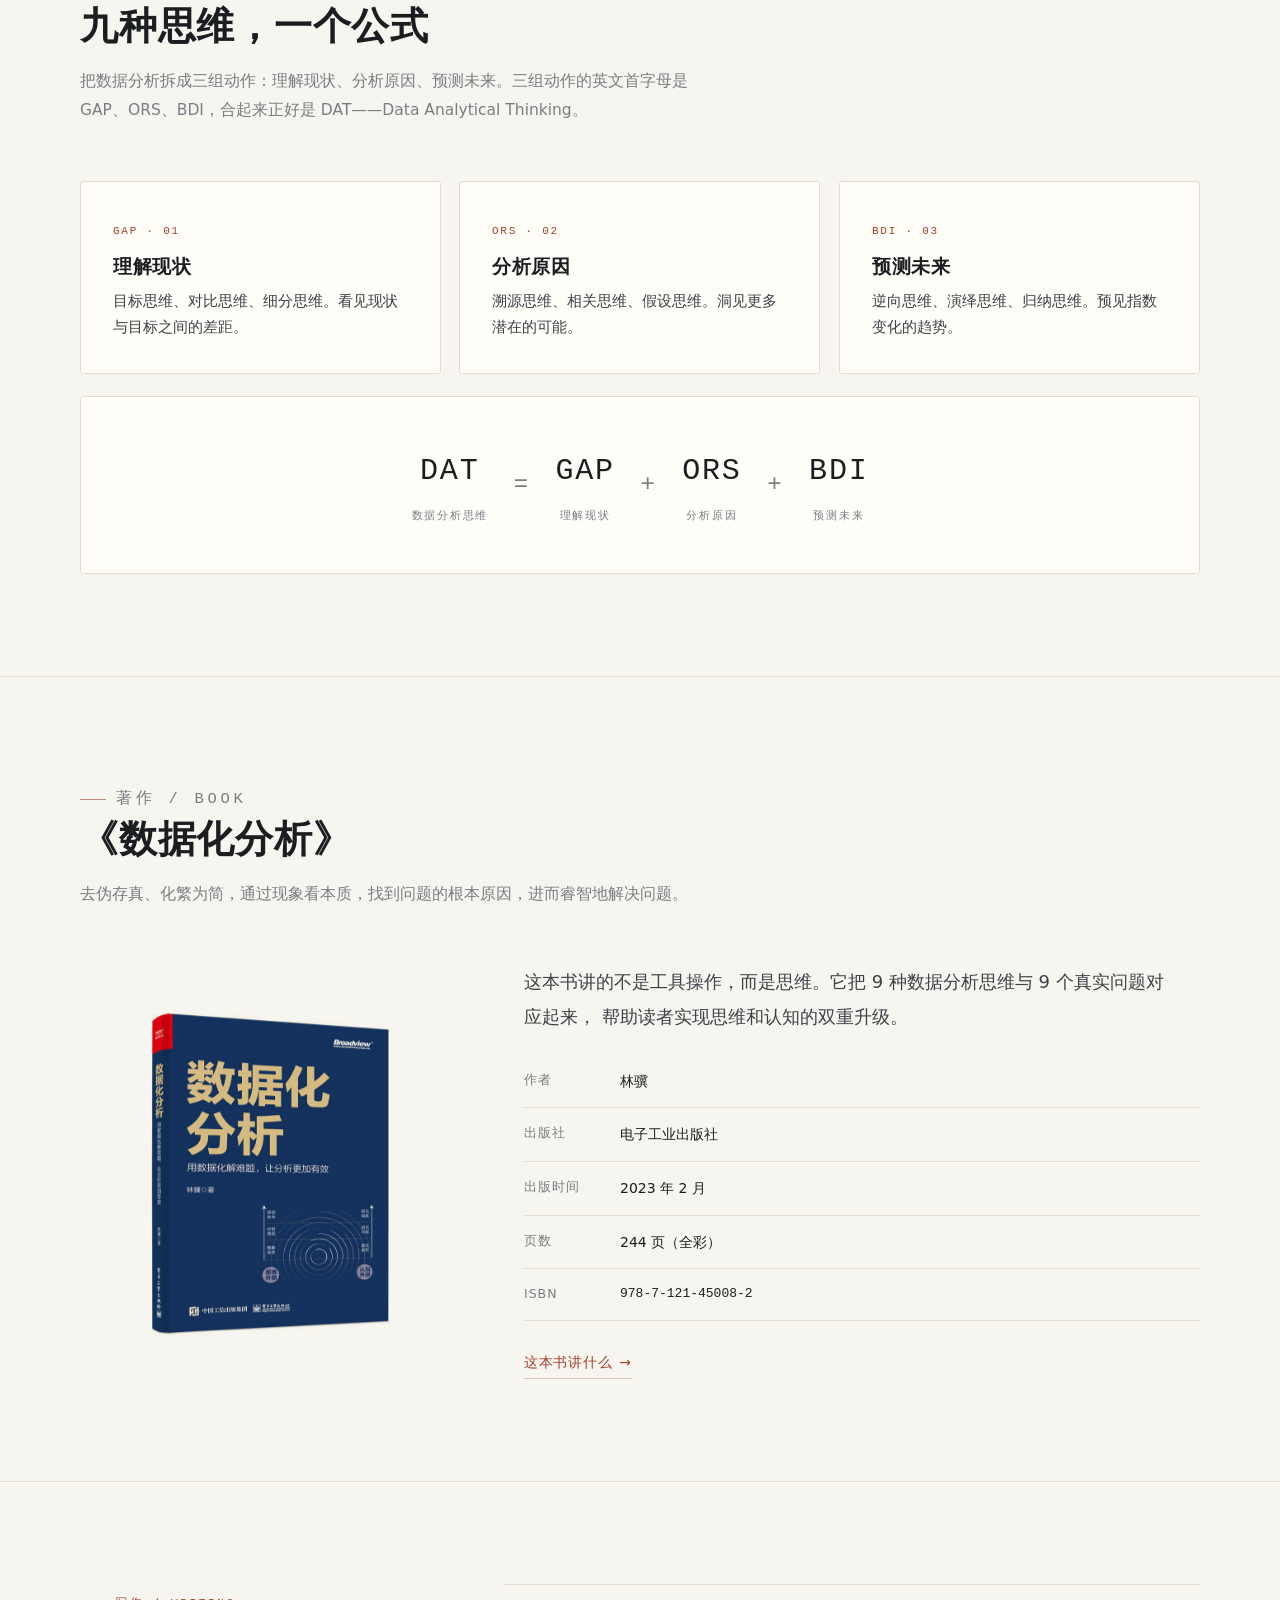
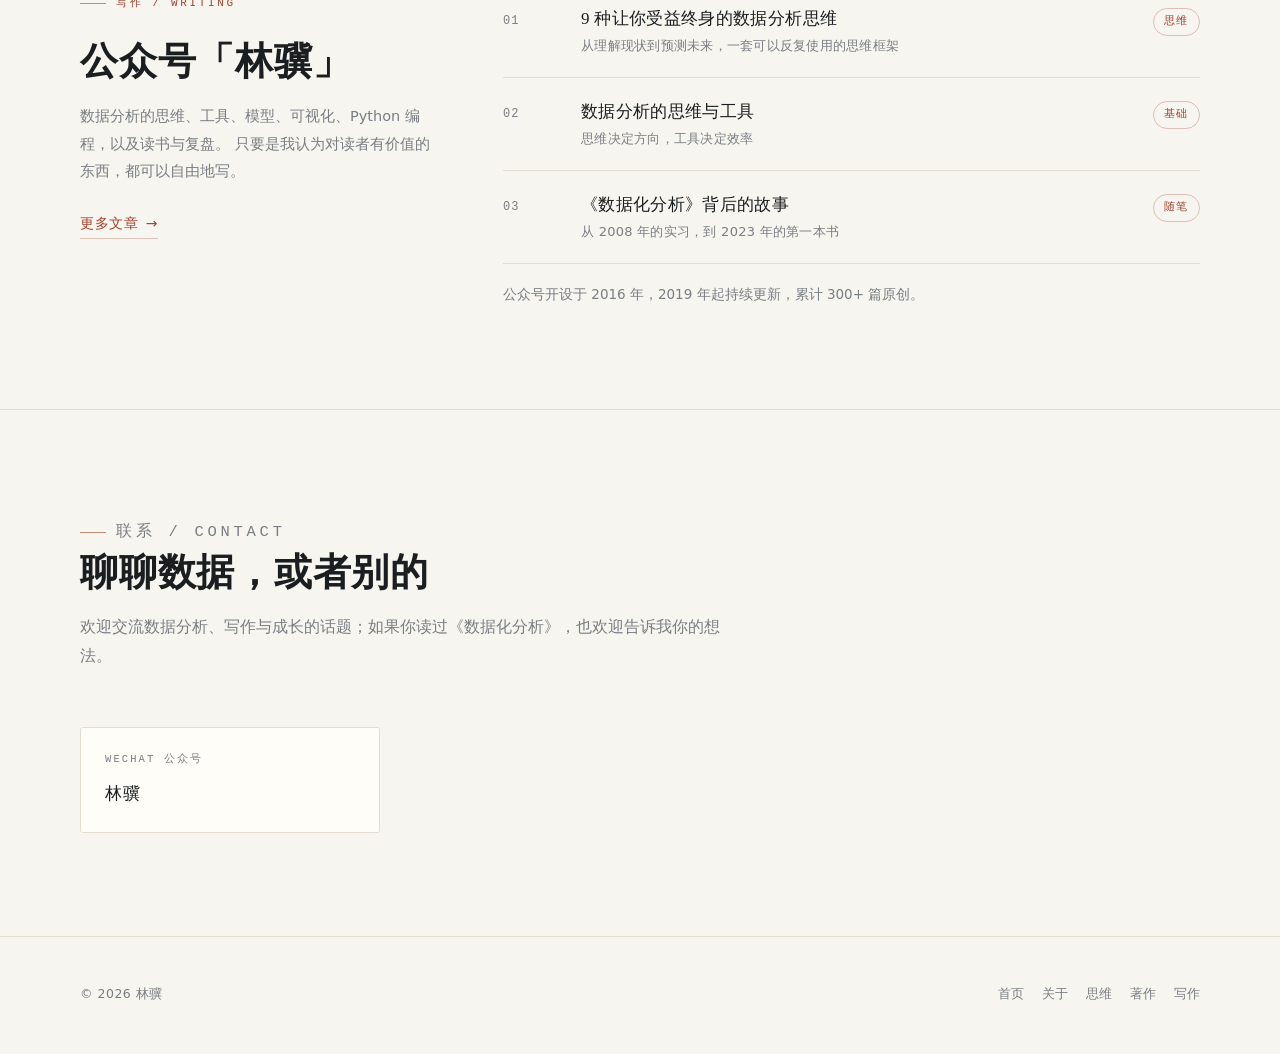
==== commit 2f74197b: "DAT 下方说明改为「数据分析思维」 首页公式带与思维页公式带同步修改，与 DAT = Data Analytical Thinking 对齐。" ====
--- a/index.html
+++ b/index.html
@@ -197,7 +197,7 @@
           </div>
 
           <div class="formula reveal" style="margin-top: 22px" data-delay="120">
-            <span class="g-term">DAT<em>数据化分析</em></span>
+            <span class="g-term">DAT<em>数据分析思维</em></span>
             <span class="op">=</span>
             <span class="g-term">GAP<em>理解现状</em></span>
             <span class="op">+</span>
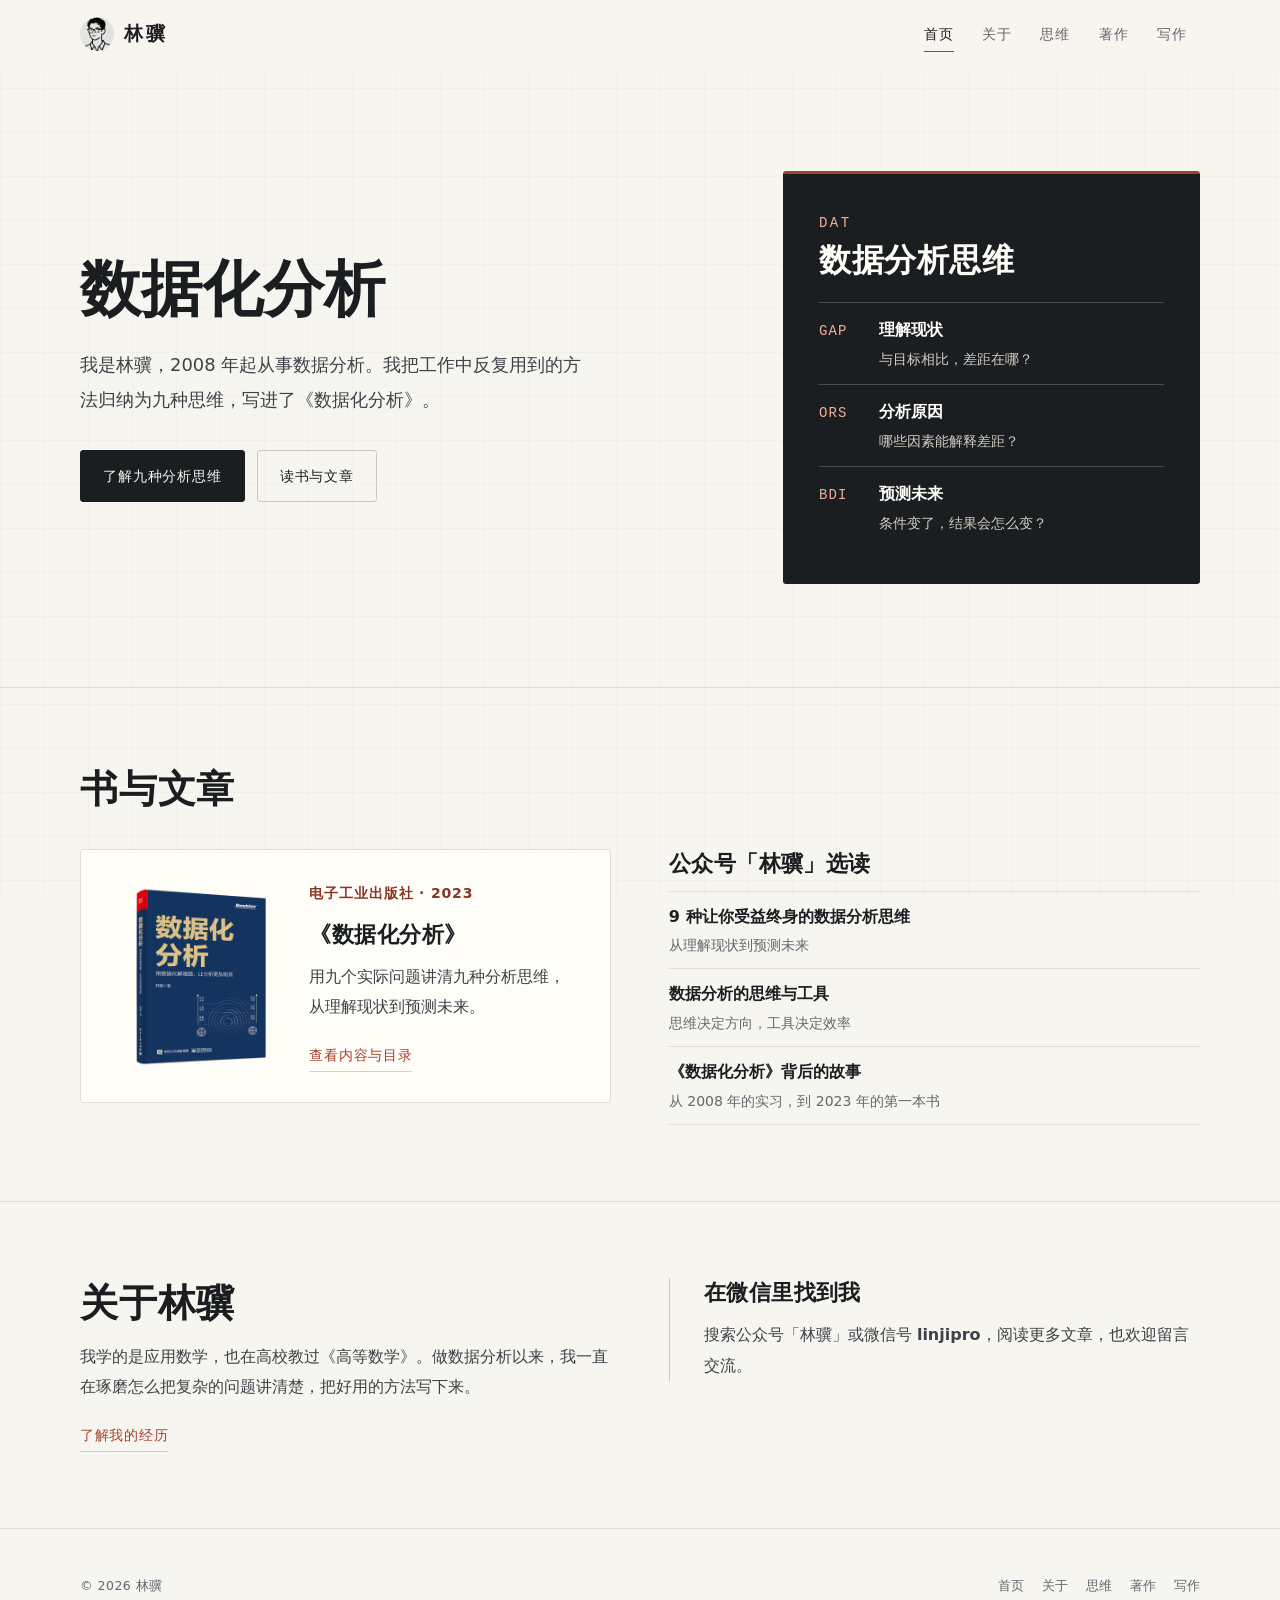
==== commit 0e5dfff1: "优化个人网站首页与导航" ====
--- a/index.html
+++ b/index.html
@@ -6,7 +6,7 @@
     <title>林骥</title>
     <meta
       name="description"
-      content="林骥，应用数学硕士，2008 年起从事数据分析。公众号「林骥」作者，《数据化分析》一书作者。用数据化解难题，让分析更加有效。"
+      content="林骥，2008 年起从事数据分析，《数据化分析》作者。了解九种数据分析思维，阅读公众号精选文章。"
     />
     <meta name="author" content="林骥" />
     <link rel="canonical" href="https://linji.tech/" />
@@ -14,7 +14,7 @@
     <meta property="og:type" content="website" />
     <meta property="og:site_name" content="林骥" />
     <meta property="og:title" content="林骥" />
-    <meta property="og:description" content="用数据化解难题，让分析更加有效。" />
+    <meta property="og:description" content="九种数据分析思维、《数据化分析》与公众号「林骥」精选文章。" />
     <meta property="og:url" content="https://linji.tech/" />
     <meta name="theme-color" content="#f7f5ef" />
     <link rel="stylesheet" href="assets/css/style.css" />
@@ -25,6 +25,7 @@
     <header class="site-header">
       <div class="wrap header-inner">
         <a class="brand" href="index.html">
+          <img class="brand-avatar" src="assets/img/avatar.jpg" width="34" height="34" alt="" />
           <span class="brand-name">林骥</span>
         </a>
         <button
@@ -46,290 +47,107 @@
     </header>
 
     <main id="main">
-      <!-- 首屏 -->
-      <section class="hero">
+      <section class="home-hero wrap" aria-labelledby="home-title">
+        <div class="home-intro">
+          <h1 id="home-title">数据化分析</h1>
+          <p class="lead">
+            我是林骥，2008 年起从事数据分析。我把工作中反复用到的方法归纳为九种思维，写进了《数据化分析》。
+          </p>
+          <div class="btn-row">
+            <a class="btn" href="thinking.html">了解九种分析思维</a>
+            <a class="btn btn-ghost" href="#featured">读书与文章</a>
+          </div>
+        </div>
+
+        <section class="home-framework" aria-labelledby="framework-title">
+          <p class="framework-code">DAT</p>
+          <h2 id="framework-title">数据分析思维</h2>
+          <ul class="framework-links">
+            <li>
+              <a href="thinking.html#gap">
+                <span class="framework-step">GAP</span>
+                <span><strong>理解现状</strong><small>与目标相比，差距在哪？</small></span>
+              </a>
+            </li>
+            <li>
+              <a href="thinking.html#ors">
+                <span class="framework-step">ORS</span>
+                <span><strong>分析原因</strong><small>哪些因素能解释差距？</small></span>
+              </a>
+            </li>
+            <li>
+              <a href="thinking.html#bdi">
+                <span class="framework-step">BDI</span>
+                <span><strong>预测未来</strong><small>条件变了，结果会怎么变？</small></span>
+              </a>
+            </li>
+          </ul>
+        </section>
+      </section>
+
+      <section class="home-section" id="featured" aria-labelledby="featured-title">
         <div class="wrap">
-          <div class="hero-grid">
-            <div class="reveal">
-              <h1>林骥<span class="dot">.</span></h1>
-              <p class="lead">
-                应用数学硕士，2008 年起从事数据分析。公众号「林骥」作者，2023 年出版《数据化分析》。
-              </p>
-              <p class="lead">我相信：数据本身没有价值，让数据产生价值的，是分析。</p>
-              <div class="btn-row">
-                <a class="btn" href="about.html"
-                  >认识林骥 <span class="arrow" aria-hidden="true">→</span></a
-                >
-                <a class="btn btn-ghost" href="thinking.html">九种分析思维</a>
+          <h2 id="featured-title">书与文章</h2>
+          <div class="home-featured">
+            <article class="home-book">
+              <figure class="book-figure">
+                <img
+                  src="assets/img/book-cover.jpg"
+                  width="800"
+                  height="800"
+                  alt="《数据化分析》封面"
+                  loading="lazy"
+                  decoding="async"
+                />
+              </figure>
+              <div>
+                <p class="home-label">电子工业出版社 · 2023</p>
+                <h3>《数据化分析》</h3>
+                <p>用九个实际问题讲清九种分析思维，从理解现状到预测未来。</p>
+                <a class="text-link" href="book.html">查看内容与目录</a>
               </div>
-            </div>
+            </article>
 
-            <div class="hero-mark reveal" data-delay="150" aria-hidden="true">
-              <svg viewBox="0 0 320 300" role="presentation">
-                <line class="mark-line" x1="34" y1="258" x2="296" y2="258" />
-                <line class="mark-line" x1="34" y1="258" x2="34" y2="28" />
-                <line
-                  class="mark-line"
-                  x1="34"
-                  y1="182"
-                  x2="296"
-                  y2="182"
-                  stroke-dasharray="2 6"
-                  opacity="0.7"
-                />
-                <line
-                  class="mark-line"
-                  x1="34"
-                  y1="106"
-                  x2="296"
-                  y2="106"
-                  stroke-dasharray="2 6"
-                  opacity="0.7"
-                />
-                <path
-                  class="mark-line"
-                  d="M78 236 C 130 214, 172 168, 216 118 S 264 68, 280 58"
-                  stroke="#a4412b"
-                  stroke-opacity="0.35"
-                  stroke-width="1.2"
-                />
-                <g class="mark-dot">
-                  <circle cx="78" cy="236" r="3.4" opacity="0.35" />
-                  <circle cx="78" cy="182" r="3.4" opacity="0.45" />
-                  <circle cx="78" cy="128" r="3.4" opacity="0.55" />
-                  <circle cx="158" cy="214" r="3.4" opacity="0.5" />
-                  <circle cx="158" cy="160" r="3.4" opacity="0.6" />
-                  <circle cx="158" cy="106" r="3.4" opacity="0.7" />
-                  <circle cx="238" cy="152" r="3.4" opacity="0.7" />
-                  <circle cx="238" cy="98" r="3.4" opacity="0.8" />
-                  <circle cx="238" cy="44" r="4.2" />
-                </g>
-                <text class="mark-label" x="78" y="278" text-anchor="middle">GAP</text>
-                <text class="mark-label" x="158" y="278" text-anchor="middle">ORS</text>
-                <text class="mark-label" x="238" y="278" text-anchor="middle">BDI</text>
-                <text
-                  class="mark-label"
-                  x="16"
-                  y="262"
-                  text-anchor="middle"
-                  transform="rotate(-90 16 262)"
-                >
-                  现状 → 未来
-                </text>
-              </svg>
-            </div>
+            <section class="home-writing" aria-labelledby="writing-title">
+              <h3 id="writing-title">公众号「林骥」选读</h3>
+              <ul class="home-articles">
+                <li>
+                  <a href="https://mp.weixin.qq.com/s?__biz=MzA4ODE2OTIxMw==&amp;mid=2653481030&amp;idx=1&amp;sn=abb43578e5634de6197bb441fad01c72#rd">
+                    <strong>9 种让你受益终身的数据分析思维</strong>
+                    <span>从理解现状到预测未来</span>
+                  </a>
+                </li>
+                <li>
+                  <a href="https://mp.weixin.qq.com/s?__biz=MzA4ODE2OTIxMw==&amp;mid=2653474057&amp;idx=1&amp;sn=b5749ba9434f4a0671ac2f2038ee9445#rd">
+                    <strong>数据分析的思维与工具</strong>
+                    <span>思维决定方向，工具决定效率</span>
+                  </a>
+                </li>
+                <li>
+                  <a href="https://mp.weixin.qq.com/s?__biz=MzA4ODE2OTIxMw==&amp;mid=2653481526&amp;idx=1&amp;sn=ac2341c2770e87736b1a88d841b0c60a#rd">
+                    <strong>《数据化分析》背后的故事</strong>
+                    <span>从 2008 年的实习，到 2023 年的第一本书</span>
+                  </a>
+                </li>
+              </ul>
+            </section>
           </div>
         </div>
       </section>
 
-      <!-- 关于摘录 -->
-      <section class="section">
-        <div class="wrap split">
-          <div class="sticky-col reveal">
-            <p class="eyebrow">关于 / About</p>
-            <h2>在不确定里<br />寻找规律</h2>
+      <section class="home-section" aria-labelledby="about-title">
+        <div class="wrap home-about">
+          <div>
+            <h2 id="about-title">关于林骥</h2>
+            <p>
+              我学的是应用数学，也在高校教过《高等数学》。做数据分析以来，我一直在琢磨怎么把复杂的问题讲清楚，把好用的方法写下来。
+            </p>
+            <a class="text-link" href="about.html">了解我的经历</a>
           </div>
-
-          <div class="reveal" data-delay="80">
-            <p class="lead">
-              我做过两件看起来不相关的事：在高校的讲台上教《高等数学》，
-              在企业的会议室里做数据分析。后来发现，它们其实是同一件事的两种说法。
-            </p>
-            <p>
-              2008 年，一个偶然的实习机会让我进入数据分析这个行业。那时数据分析师还是个新兴职业，
-              没有成熟的路径可循，市面上讲「思维」的书也很少，我基本靠自己摸索，从实践里总结规律。
-              慢慢地，我把这些规律归纳成 9 种数据分析思维。
-            </p>
-            <p>
-              2012 年，我开始把这些笔记写出来，发在微博和博客上，取网名「数据化分析」——
-              对客观真实的数据，运用恰当的方法和工具，进行科学有效的分析。 2019
-              年起，写作从「偶尔」变成了「每天」，一直写到现在。
-            </p>
-            <p>
-              现在我更愿意把自己定位成一个教练型的<strong>研究者、设计者和联结者</strong>：
-              研究数据背后的规律，设计让人更容易做出判断的方法，把人和知识连接起来。
-            </p>
-
-            <blockquote class="quote" style="margin-top: 34px">
-              <p>
-                数据是原始的、未经加工的事实。不经分析的数据，如同地底下未经开采的石油——存在，却没有价值。
-              </p>
-              <cite>《数据化分析》</cite>
-            </blockquote>
-
-            <p style="margin-top: 30px">
-              <a class="text-link" href="about.html"
-                >完整的时间线 <span aria-hidden="true">→</span></a
-              >
-            </p>
+          <div>
+            <h3>在微信里找到我</h3>
+            <p>搜索公众号「林骥」或微信号 <strong>linjipro</strong>，阅读更多文章，也欢迎留言交流。</p>
           </div>
-        </div>
-      </section>
-
-      <!-- 思维体系预览 -->
-      <section class="section">
-        <div class="wrap">
-          <div class="section-head reveal">
-            <p class="eyebrow">思维体系 / Framework</p>
-            <h2>九种思维，一个公式</h2>
-            <p>
-              把数据分析拆成三组动作：理解现状、分析原因、预测未来。三组动作的英文首字母是
-              GAP、ORS、BDI，合起来正好是 DAT——Data Analytical Thinking。
-            </p>
-          </div>
-
-          <div class="grid-3">
-            <a class="card reveal" href="thinking.html#gap" data-delay="0">
-              <span class="num-tag">GAP · 01</span>
-              <h3 class="card-title">理解现状</h3>
-              <p>目标思维、对比思维、细分思维。看见现状与目标之间的差距。</p>
-            </a>
-            <a class="card reveal" href="thinking.html#ors" data-delay="80">
-              <span class="num-tag">ORS · 02</span>
-              <h3 class="card-title">分析原因</h3>
-              <p>溯源思维、相关思维、假设思维。洞见更多潜在的可能。</p>
-            </a>
-            <a class="card reveal" href="thinking.html#bdi" data-delay="160">
-              <span class="num-tag">BDI · 03</span>
-              <h3 class="card-title">预测未来</h3>
-              <p>逆向思维、演绎思维、归纳思维。预见指数变化的趋势。</p>
-            </a>
-          </div>
-
-          <div class="formula reveal" style="margin-top: 22px" data-delay="120">
-            <span class="g-term">DAT<em>数据分析思维</em></span>
-            <span class="op">=</span>
-            <span class="g-term">GAP<em>理解现状</em></span>
-            <span class="op">+</span>
-            <span class="g-term">ORS<em>分析原因</em></span>
-            <span class="op">+</span>
-            <span class="g-term">BDI<em>预测未来</em></span>
-          </div>
-        </div>
-      </section>
-
-      <!-- 著作 -->
-      <section class="section">
-        <div class="wrap">
-          <div class="section-head reveal">
-            <p class="eyebrow">著作 / Book</p>
-            <h2>《数据化分析》</h2>
-            <p>去伪存真、化繁为简，通过现象看本质，找到问题的根本原因，进而睿智地解决问题。</p>
-          </div>
-
-          <div class="book-wrap">
-            <figure class="book-figure">
-              <img
-                src="assets/img/book-cover.jpg"
-                width="800"
-                height="800"
-                alt="《数据化分析：用数据化解难题，让分析更加有效》封面"
-                loading="lazy"
-              />
-            </figure>
-
-            <div class="reveal" data-delay="100">
-              <p class="lead" style="margin-bottom: 20px">
-                这本书讲的不是工具操作，而是思维。它把 9 种数据分析思维与 9 个真实问题对应起来，
-                帮助读者实现思维和认知的双重升级。
-              </p>
-              <table class="spec">
-                <tr>
-                  <th>作者</th>
-                  <td>林骥</td>
-                </tr>
-                <tr>
-                  <th>出版社</th>
-                  <td>电子工业出版社</td>
-                </tr>
-                <tr>
-                  <th>出版时间</th>
-                  <td>2023 年 2 月</td>
-                </tr>
-                <tr>
-                  <th>页数</th>
-                  <td>244 页（全彩）</td>
-                </tr>
-                <tr>
-                  <th>ISBN</th>
-                  <td class="mono" style="font-size: 13px">978-7-121-45008-2</td>
-                </tr>
-              </table>
-              <p style="margin-top: 26px">
-                <a class="text-link" href="book.html"
-                  >这本书讲什么 <span aria-hidden="true">→</span></a
-                >
-              </p>
-            </div>
-          </div>
-        </div>
-      </section>
-
-      <!-- 写作 -->
-      <section class="section">
-        <div class="wrap split">
-          <div class="sticky-col reveal">
-            <p class="eyebrow">写作 / Writing</p>
-            <h2>公众号「林骥」</h2>
-            <p style="margin-top: 16px; color: var(--muted); font-size: 14.5px">
-              数据分析的思维、工具、模型、可视化、Python 编程，以及读书与复盘。
-              只要是我认为对读者有价值的东西，都可以自由地写。
-            </p>
-            <p style="margin-top: 22px">
-              <a class="text-link" href="writing.html"
-                >更多文章 <span aria-hidden="true">→</span></a
-              >
-            </p>
-          </div>
-
-          <div class="reveal" data-delay="80">
-            <ul class="posts">
-              <li>
-                <span class="idx">01</span>
-                <span class="ttl"
-                  >9 种让你受益终身的数据分析思维<span
-                    >从理解现状到预测未来，一套可以反复使用的思维框架</span
-                  ></span
-                >
-                <span class="tag">思维</span>
-              </li>
-              <li>
-                <span class="idx">02</span>
-                <span class="ttl">数据分析的思维与工具<span>思维决定方向，工具决定效率</span></span>
-                <span class="tag">基础</span>
-              </li>
-              <li>
-                <span class="idx">03</span>
-                <span class="ttl"
-                  >《数据化分析》背后的故事<span>从 2008 年的实习，到 2023 年的第一本书</span></span
-                >
-                <span class="tag">随笔</span>
-              </li>
-            </ul>
-            <p class="small muted" style="margin-top: 18px">
-              公众号开设于 2016 年，2019 年起持续更新，累计 300+ 篇原创。
-            </p>
-          </div>
-        </div>
-      </section>
-
-      <!-- 联系 -->
-      <section class="section">
-        <div class="wrap">
-          <div class="section-head reveal">
-            <p class="eyebrow">联系 / Contact</p>
-            <h2>聊聊数据，或者别的</h2>
-            <p>
-              欢迎交流数据分析、写作与成长的话题；如果你读过《数据化分析》，也欢迎告诉我你的想法。
-            </p>
-          </div>
-
-          <dl class="contact-grid contact-grid-single reveal" style="margin: 0">
-            <div class="contact-cell">
-              <dt>WeChat 公众号</dt>
-              <dd>林骥</dd>
-            </div>
-          </dl>
         </div>
       </section>
     </main>
--- a/assets/css/style.css
+++ b/assets/css/style.css
@@ -8,7 +8,7 @@
   --paper-2: #fffdf8;
   --ink: #1b1e21;
   --ink-2: #3d4248;
-  --muted: #797e84;
+  --muted: #62676d;
   --line: #e2ddd0;
   --line-strong: #cfc8b8;
   --accent: #a4412b;
@@ -144,9 +144,15 @@
 
 .brand {
   display: inline-flex;
-  align-items: baseline;
+  align-items: center;
   gap: 10px;
   flex-shrink: 0;
+}
+
+.brand-avatar {
+  display: block;
+  border-radius: 50%;
+  object-fit: cover;
 }
 
 .brand-name {
@@ -231,11 +237,20 @@
 }
 
 @media (max-width: 860px) {
-  .nav-toggle {
+  .has-nav-toggle .nav-toggle {
     display: flex;
   }
 
-  .nav {
+  .header-inner:not(.has-nav-toggle) .nav {
+    flex-wrap: wrap;
+    justify-content: flex-end;
+  }
+
+  .header-inner:not(.has-nav-toggle) .nav a {
+    padding-inline: 8px;
+  }
+
+  .has-nav-toggle .nav {
     position: absolute;
     top: 100%;
     left: 0;
@@ -428,52 +443,11 @@
   padding: clamp(56px, 8vw, 108px) 0 clamp(48px, 7vw, 88px);
 }
 
-.hero-grid {
-  display: grid;
-  grid-template-columns: minmax(0, 1.15fr) minmax(0, 0.85fr);
-  gap: clamp(32px, 5vw, 64px);
-  align-items: center;
-}
-
 .hero h1 {
   font-size: clamp(58px, 11vw, 116px);
   line-height: 0.98;
   letter-spacing: 0.04em;
   margin: 0 0 26px;
-}
-
-.hero h1 .dot {
-  color: var(--accent);
-}
-
-.hero-mark {
-  display: flex;
-  justify-content: flex-end;
-}
-
-.hero-mark svg {
-  width: 100%;
-  max-width: 340px;
-  height: auto;
-  overflow: visible;
-}
-
-.mark-dot {
-  fill: var(--accent);
-  opacity: 0.85;
-}
-
-.mark-line {
-  stroke: var(--line-strong);
-  stroke-width: 1;
-  fill: none;
-}
-
-.mark-label {
-  font-family: var(--mono);
-  font-size: 9px;
-  letter-spacing: 0.18em;
-  fill: var(--muted);
 }
 
 /* 数据条 */
@@ -524,20 +498,6 @@
 }
 
 @media (max-width: 900px) {
-  .hero-grid {
-    grid-template-columns: 1fr;
-  }
-
-  .hero-mark {
-    justify-content: flex-start;
-    order: -1;
-    opacity: 0.9;
-  }
-
-  .hero-mark svg {
-    max-width: 220px;
-  }
-
   .stats {
     grid-template-columns: repeat(2, minmax(0, 1fr));
   }
@@ -1223,18 +1183,15 @@
 
 /* ------------------------------ 动效 ------------------------------ */
 
-.reveal {
-  opacity: 0;
-  transform: translateY(16px);
-  transition:
-    opacity 0.8s cubic-bezier(0.2, 0.7, 0.3, 1),
-    transform 0.8s cubic-bezier(0.2, 0.7, 0.3, 1);
-  will-change: opacity, transform;
-}
-
 .reveal.is-in {
-  opacity: 1;
-  transform: none;
+  animation: reveal 0.5s ease-out;
+}
+
+@keyframes reveal {
+  from {
+    opacity: 0.65;
+    transform: translateY(6px);
+  }
 }
 
 @media (prefers-reduced-motion: reduce) {
@@ -1242,10 +1199,8 @@
     scroll-behavior: auto;
   }
 
-  .reveal {
-    opacity: 1;
-    transform: none;
-    transition: none;
+  .reveal.is-in {
+    animation: none;
   }
 
   .book {
@@ -1373,6 +1328,201 @@
   padding: 20px 22px;
 }
 
+/* ------------------------------ 首页 ------------------------------ */
+
+.home-hero {
+  display: grid;
+  grid-template-columns: minmax(0, 1.25fr) minmax(0, 0.85fr);
+  align-items: center;
+  gap: clamp(32px, 7vw, 96px);
+  padding-block: clamp(54px, 8vw, 112px);
+}
+
+.home-label {
+  color: var(--accent-ink);
+  font-size: 0.875rem;
+  font-weight: 600;
+  letter-spacing: 0.06em;
+  margin-bottom: 14px;
+}
+
+.home-intro h1 {
+  font-size: clamp(1.9rem, 4.8vw, 4.125rem);
+  letter-spacing: 0;
+  line-height: 1.18;
+  text-wrap: initial;
+  margin-bottom: 22px;
+}
+
+.home-intro .lead {
+  max-width: 28em;
+}
+
+.home-framework {
+  background: var(--ink);
+  color: var(--paper-2);
+  padding: clamp(22px, 3vw, 36px);
+  border-top: 3px solid var(--accent);
+  border-radius: var(--radius);
+}
+
+.framework-code {
+  color: #f1ad97;
+  font-family: var(--mono);
+  font-size: 0.875rem;
+  letter-spacing: 0.18em;
+  margin-bottom: 2px;
+}
+
+.home-framework h2 {
+  font-size: clamp(1.5rem, 2.5vw, 2rem);
+  margin-bottom: 20px;
+}
+
+.framework-links,
+.home-articles {
+  list-style: none;
+  margin: 0;
+  padding: 0;
+}
+
+.framework-links li {
+  border-top: 1px solid #4c4947;
+}
+
+.framework-links a {
+  display: grid;
+  grid-template-columns: 3em minmax(0, 1fr);
+  align-items: baseline;
+  gap: 12px;
+  padding-block: 12px;
+}
+
+.framework-links a:hover strong {
+  text-decoration: underline;
+  text-underline-offset: 4px;
+}
+
+.framework-links a:focus-visible {
+  outline-color: #f1ad97;
+}
+
+.framework-step {
+  color: #f1ad97;
+  font-family: var(--mono);
+  font-size: 0.875rem;
+  letter-spacing: 0.08em;
+}
+
+.framework-links small,
+.home-articles span {
+  display: block;
+  font-size: 0.875rem;
+}
+
+.framework-links small {
+  color: #d2ccc3;
+}
+
+.home-section {
+  border-top: 1px solid var(--line);
+  padding-block: clamp(40px, 6vw, 76px);
+}
+
+.home-section h2 {
+  margin-bottom: clamp(20px, 3vw, 34px);
+}
+
+.home-featured,
+.home-about {
+  display: grid;
+  grid-template-columns: repeat(2, minmax(0, 1fr));
+  gap: clamp(28px, 4.5vw, 60px);
+}
+
+.home-book {
+  display: grid;
+  grid-template-columns: minmax(0, 0.8fr) minmax(0, 1.2fr);
+  gap: 18px;
+  align-items: center;
+  align-self: start;
+  background: var(--paper-2);
+  border: 1px solid var(--line);
+  border-radius: var(--radius);
+  padding: clamp(16px, 2.5vw, 30px);
+}
+
+.home-book .book-figure {
+  background: var(--paper-2);
+}
+
+.home-book h3,
+.home-writing h3,
+.home-about h3 {
+  font-size: 1.375rem;
+  margin-bottom: 12px;
+}
+
+.home-book p:not(.home-label),
+.home-about p {
+  color: var(--ink-2);
+}
+
+.home-articles {
+  border-top: 1px solid var(--line);
+}
+
+.home-articles a {
+  display: block;
+  border-bottom: 1px solid var(--line);
+  padding-block: 10px;
+}
+
+.home-articles a:hover strong {
+  color: var(--accent-ink);
+  text-decoration: underline;
+  text-underline-offset: 4px;
+}
+
+.home-articles span {
+  color: var(--muted);
+}
+
+.home-about {
+  align-items: start;
+}
+
+.home-about h2 {
+  margin-bottom: 12px;
+}
+
+.home-about > div:last-child {
+  border-left: 1px solid var(--line-strong);
+  padding-left: clamp(18px, 3vw, 34px);
+}
+
+@media (max-width: 860px) {
+  .home-hero,
+  .home-featured {
+    grid-template-columns: minmax(0, 1fr);
+  }
+
+  .home-intro h1 {
+    font-size: clamp(1.9rem, 7.3vw, 3.75rem);
+  }
+}
+
+@media (max-width: 520px) {
+  .home-about {
+    grid-template-columns: minmax(0, 1fr);
+  }
+
+  .home-book {
+    grid-template-columns: minmax(0, 0.7fr) minmax(0, 1.3fr);
+    gap: 12px;
+  }
+}
+
 @media (max-width: 820px) {
   .topics {
     grid-template-columns: repeat(2, minmax(0, 1fr));
